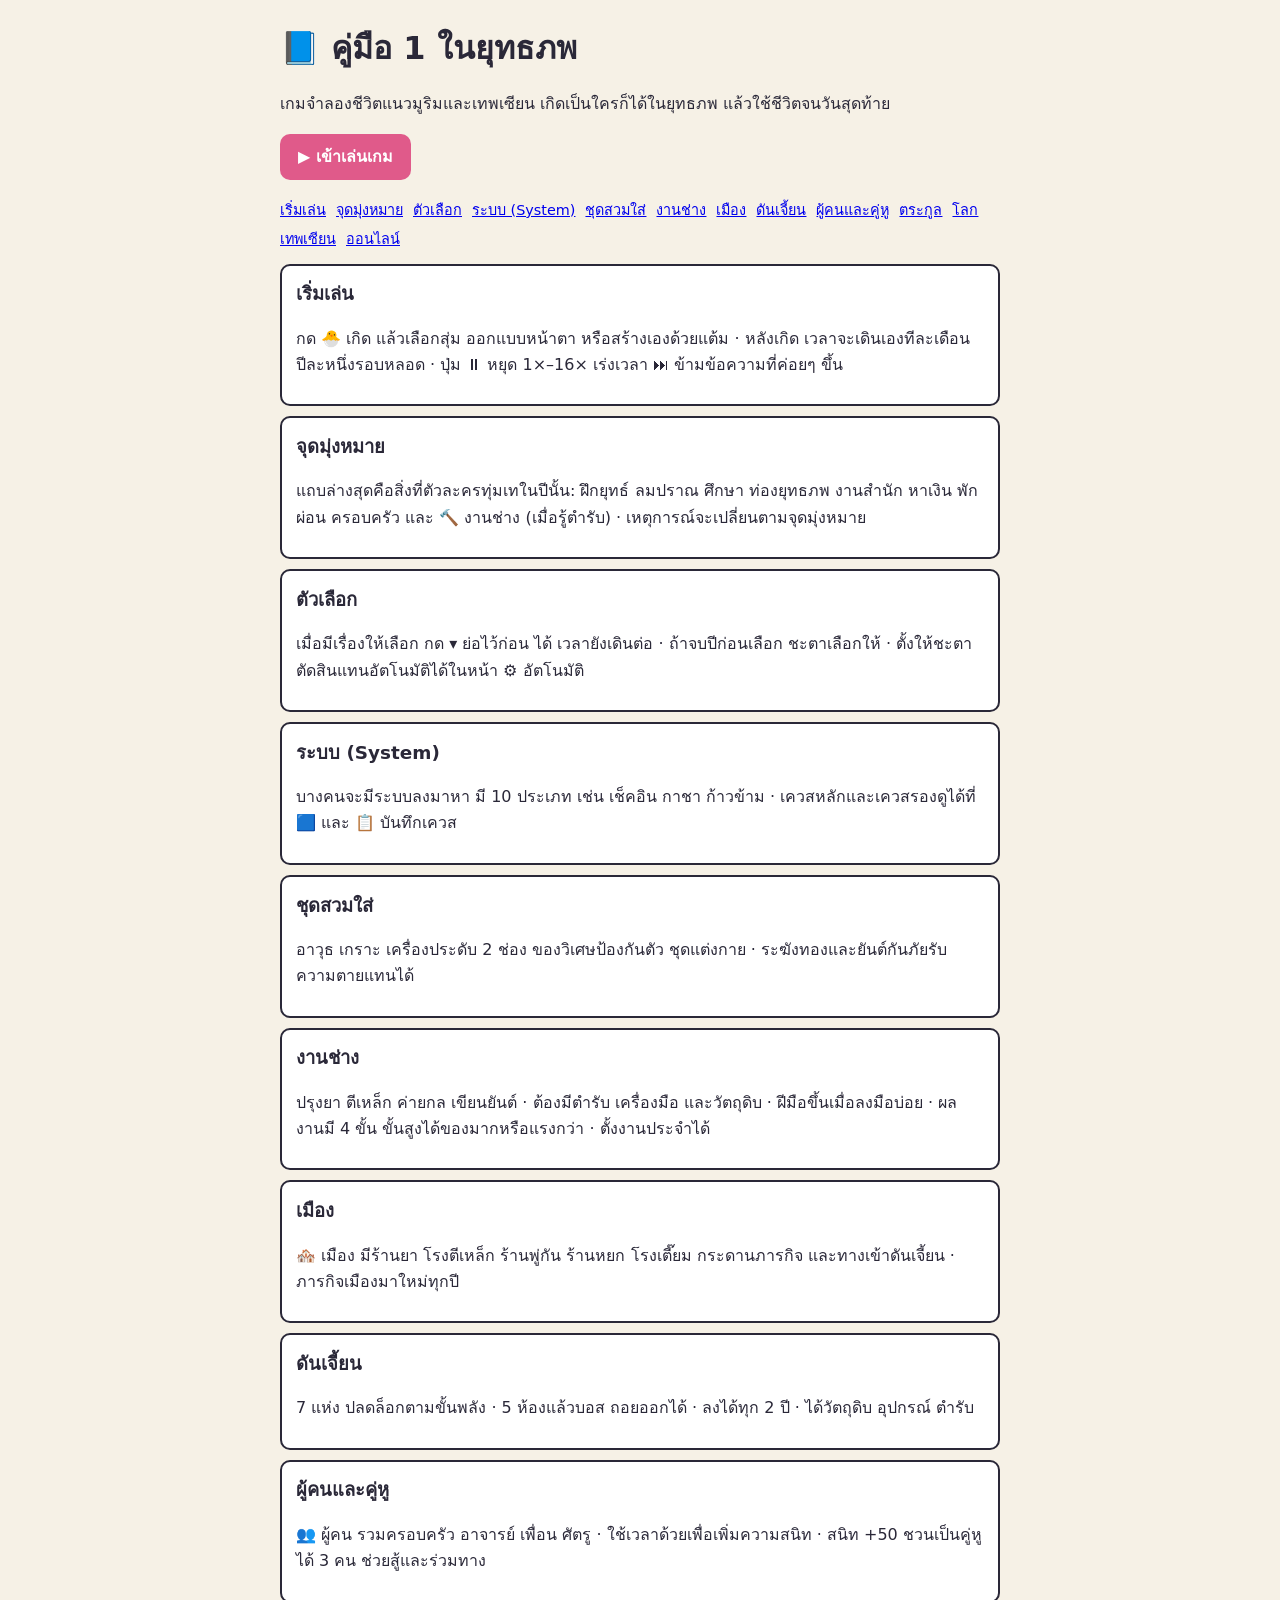
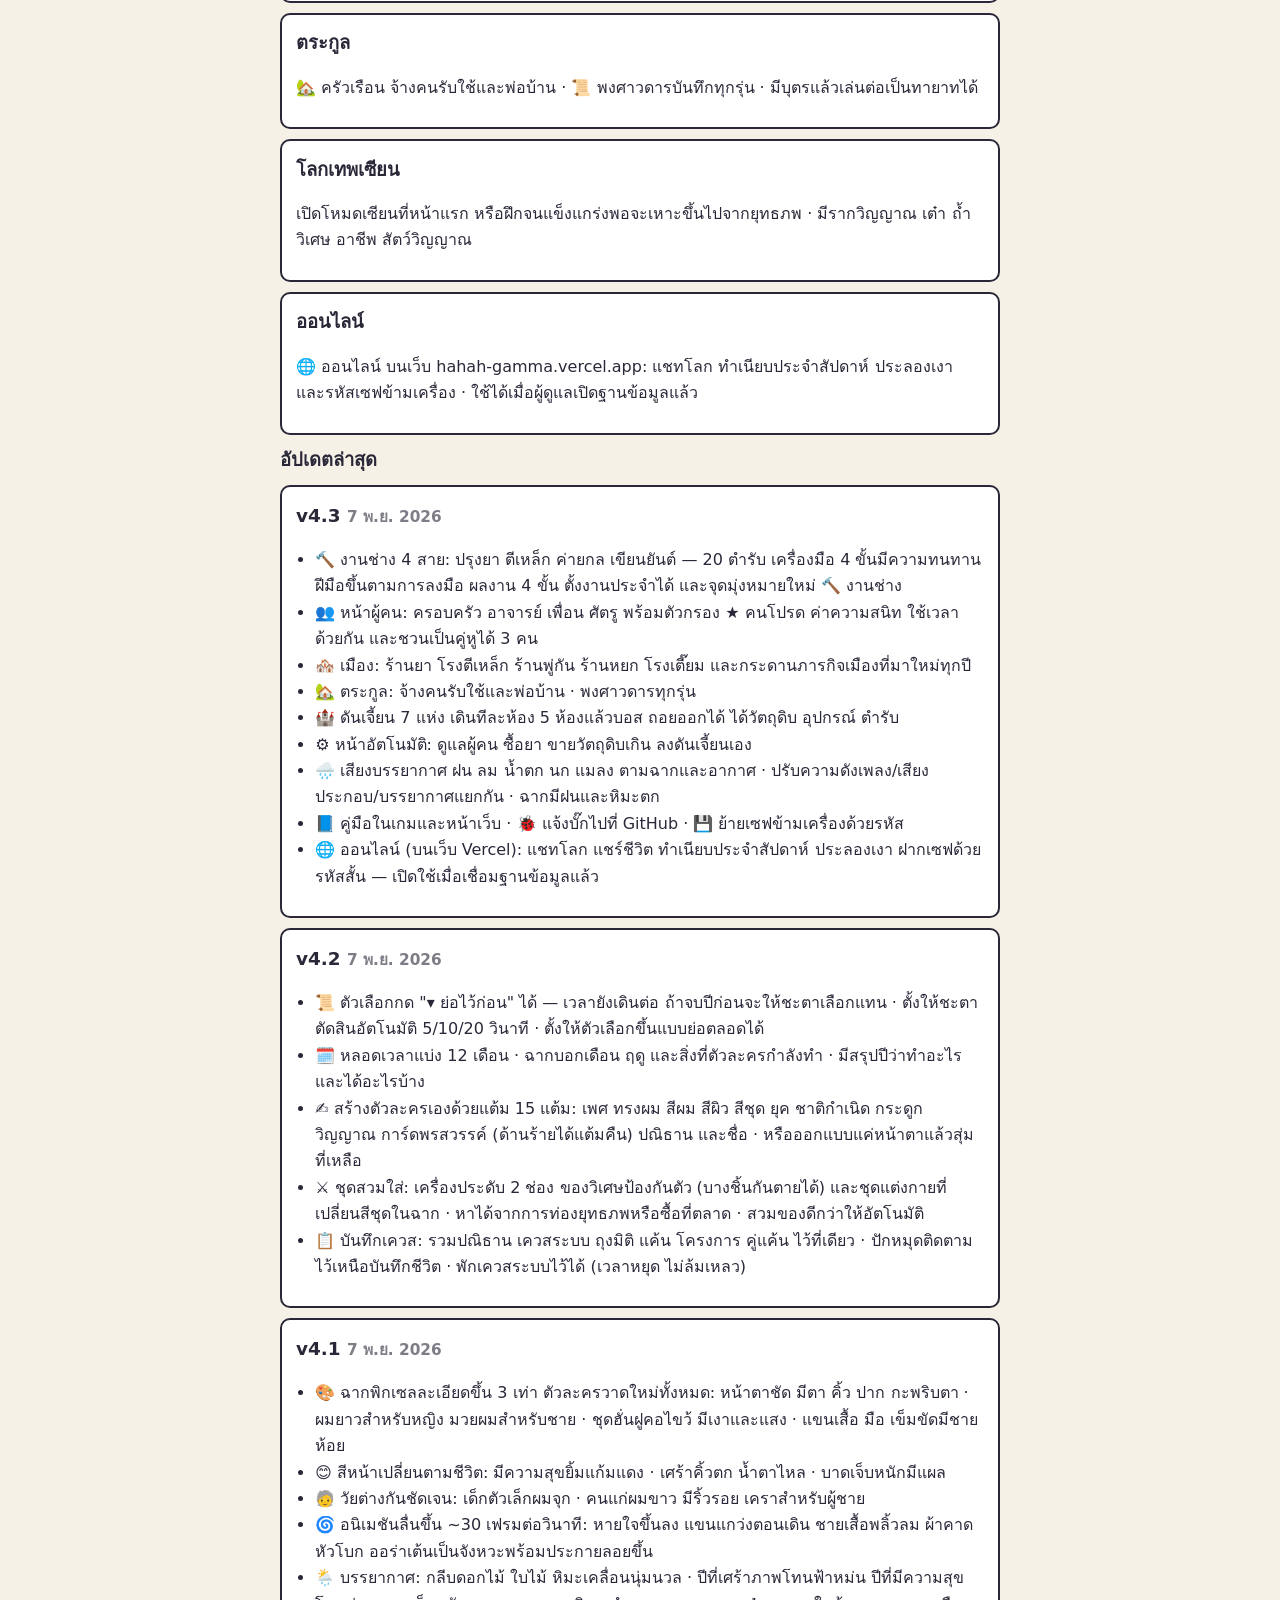
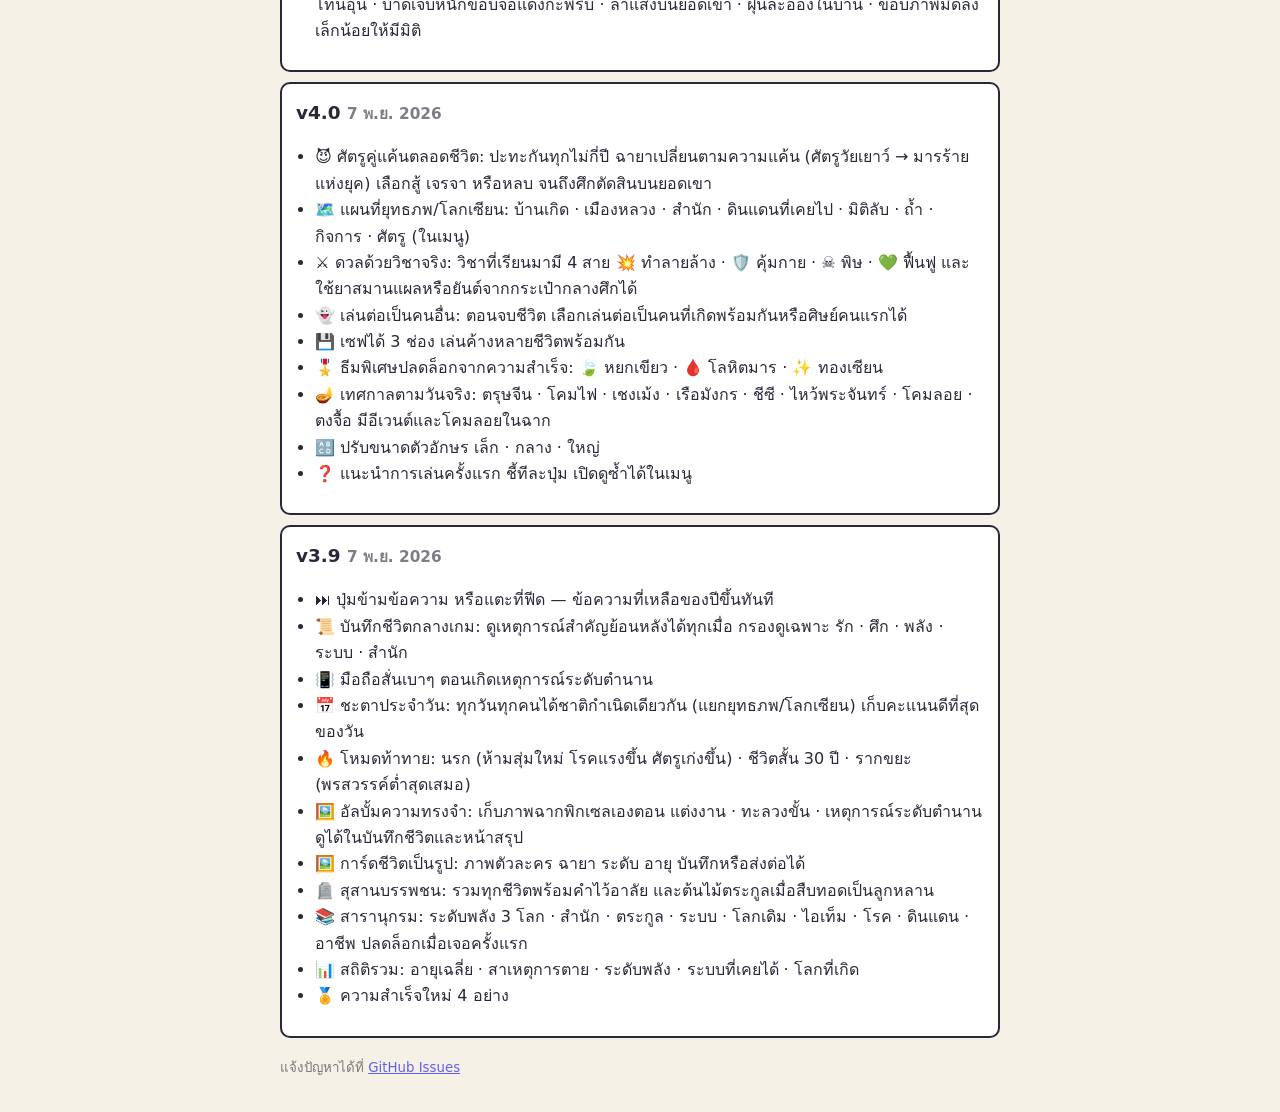
==== wiki.html @ af5463f2 "v4.3: crafting, people & companions, town & quests, household & chronicle, dungeons, automation, amb" ====
<!DOCTYPE html><html lang="th"><head><meta charset="utf-8"><meta name="viewport" content="width=device-width,initial-scale=1"><title>คู่มือ · 1 ในยุทธภพ</title><style>body{font-family:system-ui,sans-serif;max-width:720px;margin:0 auto;padding:16px;background:#f6f1e6;color:#2a2838;line-height:1.65}h1{margin:.2em 0}a.play{display:inline-block;background:#e05a8a;color:#fff;padding:10px 18px;border-radius:10px;text-decoration:none;font-weight:bold}section{background:#fff;border:2px solid #2a2838;border-radius:10px;padding:10px 14px;margin:10px 0}h2{margin:.2em 0;font-size:1.15em}nav a{margin-right:10px;font-size:.9em;line-height:2}ul{padding-left:1.2em}small{opacity:.6}</style></head><body><h1>📘 คู่มือ 1 ในยุทธภพ</h1><p>เกมจำลองชีวิตแนวมูริมและเทพเซียน เกิดเป็นใครก็ได้ในยุทธภพ แล้วใช้ชีวิตจนวันสุดท้าย</p><p><a class="play" href="/">▶ เข้าเล่นเกม</a></p><nav><a href="#g0">เริ่มเล่น</a><a href="#g1">จุดมุ่งหมาย</a><a href="#g2">ตัวเลือก</a><a href="#g3">ระบบ (System)</a><a href="#g4">ชุดสวมใส่</a><a href="#g5">งานช่าง</a><a href="#g6">เมือง</a><a href="#g7">ดันเจี้ยน</a><a href="#g8">ผู้คนและคู่หู</a><a href="#g9">ตระกูล</a><a href="#g10">โลกเทพเซียน</a><a href="#g11">ออนไลน์</a></nav><section id="g0"><h2>เริ่มเล่น</h2><p>กด 🐣 เกิด แล้วเลือกสุ่ม ออกแบบหน้าตา หรือสร้างเองด้วยแต้ม · หลังเกิด เวลาจะเดินเองทีละเดือน ปีละหนึ่งรอบหลอด · ปุ่ม ⏸ หยุด 1×–16× เร่งเวลา ⏭ ข้ามข้อความที่ค่อยๆ ขึ้น</p></section><section id="g1"><h2>จุดมุ่งหมาย</h2><p>แถบล่างสุดคือสิ่งที่ตัวละครทุ่มเทในปีนั้น: ฝึกยุทธ์ ลมปราณ ศึกษา ท่องยุทธภพ งานสำนัก หาเงิน พักผ่อน ครอบครัว และ 🔨 งานช่าง (เมื่อรู้ตำรับ) · เหตุการณ์จะเปลี่ยนตามจุดมุ่งหมาย</p></section><section id="g2"><h2>ตัวเลือก</h2><p>เมื่อมีเรื่องให้เลือก กด ▾ ย่อไว้ก่อน ได้ เวลายังเดินต่อ · ถ้าจบปีก่อนเลือก ชะตาเลือกให้ · ตั้งให้ชะตาตัดสินแทนอัตโนมัติได้ในหน้า ⚙️ อัตโนมัติ</p></section><section id="g3"><h2>ระบบ (System)</h2><p>บางคนจะมีระบบลงมาหา มี 10 ประเภท เช่น เช็คอิน กาชา ก้าวข้าม · เควสหลักและเควสรองดูได้ที่ 🟦 และ 📋 บันทึกเควส</p></section><section id="g4"><h2>ชุดสวมใส่</h2><p>อาวุธ เกราะ เครื่องประดับ 2 ช่อง ของวิเศษป้องกันตัว ชุดแต่งกาย · ระฆังทองและยันต์กันภัยรับความตายแทนได้</p></section><section id="g5"><h2>งานช่าง</h2><p>ปรุงยา ตีเหล็ก ค่ายกล เขียนยันต์ · ต้องมีตำรับ เครื่องมือ และวัตถุดิบ · ฝีมือขึ้นเมื่อลงมือบ่อย · ผลงานมี 4 ขั้น ขั้นสูงได้ของมากหรือแรงกว่า · ตั้งงานประจำได้</p></section><section id="g6"><h2>เมือง</h2><p>🏘️ เมือง มีร้านยา โรงตีเหล็ก ร้านพู่กัน ร้านหยก โรงเตี๊ยม กระดานภารกิจ และทางเข้าดันเจี้ยน · ภารกิจเมืองมาใหม่ทุกปี</p></section><section id="g7"><h2>ดันเจี้ยน</h2><p>7 แห่ง ปลดล็อกตามขั้นพลัง · 5 ห้องแล้วบอส ถอยออกได้ · ลงได้ทุก 2 ปี · ได้วัตถุดิบ อุปกรณ์ ตำรับ</p></section><section id="g8"><h2>ผู้คนและคู่หู</h2><p>👥 ผู้คน รวมครอบครัว อาจารย์ เพื่อน ศัตรู · ใช้เวลาด้วยเพื่อเพิ่มความสนิท · สนิท +50 ชวนเป็นคู่หูได้ 3 คน ช่วยสู้และร่วมทาง</p></section><section id="g9"><h2>ตระกูล</h2><p>🏡 ครัวเรือน จ้างคนรับใช้และพ่อบ้าน · 📜 พงศาวดารบันทึกทุกรุ่น · มีบุตรแล้วเล่นต่อเป็นทายาทได้</p></section><section id="g10"><h2>โลกเทพเซียน</h2><p>เปิดโหมดเซียนที่หน้าแรก หรือฝึกจนแข็งแกร่งพอจะเหาะขึ้นไปจากยุทธภพ · มีรากวิญญาณ เต๋า ถ้ำวิเศษ อาชีพ สัตว์วิญญาณ</p></section><section id="g11"><h2>ออนไลน์</h2><p>🌐 ออนไลน์ บนเว็บ hahah-gamma.vercel.app: แชทโลก ทำเนียบประจำสัปดาห์ ประลองเงา และรหัสเซฟข้ามเครื่อง · ใช้ได้เมื่อผู้ดูแลเปิดฐานข้อมูลแล้ว</p></section><h2>อัปเดตล่าสุด</h2><section><h2>v4.3 <small>7 พ.ย. 2026</small></h2><ul><li>🔨 งานช่าง 4 สาย: ปรุงยา ตีเหล็ก ค่ายกล เขียนยันต์ — 20 ตำรับ เครื่องมือ 4 ขั้นมีความทนทาน ฝีมือขึ้นตามการลงมือ ผลงาน 4 ขั้น ตั้งงานประจำได้ และจุดมุ่งหมายใหม่ 🔨 งานช่าง</li><li>👥 หน้าผู้คน: ครอบครัว อาจารย์ เพื่อน ศัตรู พร้อมตัวกรอง ★ คนโปรด ค่าความสนิท ใช้เวลาด้วยกัน และชวนเป็นคู่หูได้ 3 คน</li><li>🏘️ เมือง: ร้านยา โรงตีเหล็ก ร้านพู่กัน ร้านหยก โรงเตี๊ยม และกระดานภารกิจเมืองที่มาใหม่ทุกปี</li><li>🏡 ตระกูล: จ้างคนรับใช้และพ่อบ้าน · พงศาวดารทุกรุ่น</li><li>🏰 ดันเจี้ยน 7 แห่ง เดินทีละห้อง 5 ห้องแล้วบอส ถอยออกได้ ได้วัตถุดิบ อุปกรณ์ ตำรับ</li><li>⚙️ หน้าอัตโนมัติ: ดูแลผู้คน ซื้อยา ขายวัตถุดิบเกิน ลงดันเจี้ยนเอง</li><li>🌧️ เสียงบรรยากาศ ฝน ลม น้ำตก นก แมลง ตามฉากและอากาศ · ปรับความดังเพลง/เสียงประกอบ/บรรยากาศแยกกัน · ฉากมีฝนและหิมะตก</li><li>📘 คู่มือในเกมและหน้าเว็บ · 🐞 แจ้งบั๊กไปที่ GitHub · 💾 ย้ายเซฟข้ามเครื่องด้วยรหัส</li><li>🌐 ออนไลน์ (บนเว็บ Vercel): แชทโลก แชร์ชีวิต ทำเนียบประจำสัปดาห์ ประลองเงา ฝากเซฟด้วยรหัสสั้น — เปิดใช้เมื่อเชื่อมฐานข้อมูลแล้ว</li></ul></section><section><h2>v4.2 <small>7 พ.ย. 2026</small></h2><ul><li>📜 ตัวเลือกกด "▾ ย่อไว้ก่อน" ได้ — เวลายังเดินต่อ ถ้าจบปีก่อนจะให้ชะตาเลือกแทน · ตั้งให้ชะตาตัดสินอัตโนมัติ 5/10/20 วินาที · ตั้งให้ตัวเลือกขึ้นแบบย่อตลอดได้</li><li>🗓️ หลอดเวลาแบ่ง 12 เดือน · ฉากบอกเดือน ฤดู และสิ่งที่ตัวละครกำลังทำ · มีสรุปปีว่าทำอะไรและได้อะไรบ้าง</li><li>✍️ สร้างตัวละครเองด้วยแต้ม 15 แต้ม: เพศ ทรงผม สีผม สีผิว สีชุด ยุค ชาติกำเนิด กระดูก วิญญาณ การ์ดพรสวรรค์ (ด้านร้ายได้แต้มคืน) ปณิธาน และชื่อ · หรือออกแบบแค่หน้าตาแล้วสุ่มที่เหลือ</li><li>⚔️ ชุดสวมใส่: เครื่องประดับ 2 ช่อง ของวิเศษป้องกันตัว (บางชิ้นกันตายได้) และชุดแต่งกายที่เปลี่ยนสีชุดในฉาก · หาได้จากการท่องยุทธภพหรือซื้อที่ตลาด · สวมของดีกว่าให้อัตโนมัติ</li><li>📋 บันทึกเควส: รวมปณิธาน เควสระบบ ถุงมิติ แค้น โครงการ คู่แค้น ไว้ที่เดียว · ปักหมุดติดตามไว้เหนือบันทึกชีวิต · พักเควสระบบไว้ได้ (เวลาหยุด ไม่ล้มเหลว)</li></ul></section><section><h2>v4.1 <small>7 พ.ย. 2026</small></h2><ul><li>🎨 ฉากพิกเซลละเอียดขึ้น 3 เท่า ตัวละครวาดใหม่ทั้งหมด: หน้าตาชัด มีตา คิ้ว ปาก กะพริบตา · ผมยาวสำหรับหญิง มวยผมสำหรับชาย · ชุดฮั่นฝูคอไขว้ มีเงาและแสง · แขนเสื้อ มือ เข็มขัดมีชายห้อย</li><li>😊 สีหน้าเปลี่ยนตามชีวิต: มีความสุขยิ้มแก้มแดง · เศร้าคิ้วตก น้ำตาไหล · บาดเจ็บหนักมีแผล</li><li>🧓 วัยต่างกันชัดเจน: เด็กตัวเล็กผมจุก · คนแก่ผมขาว มีริ้วรอย เคราสำหรับผู้ชาย</li><li>🌀 อนิเมชันลื่นขึ้น ~30 เฟรมต่อวินาที: หายใจขึ้นลง แขนแกว่งตอนเดิน ชายเสื้อพลิ้วลม ผ้าคาดหัวโบก ออร่าเต้นเป็นจังหวะพร้อมประกายลอยขึ้น</li><li>🌦️ บรรยากาศ: กลีบดอกไม้ ใบไม้ หิมะเคลื่อนนุ่มนวล · ปีที่เศร้าภาพโทนฟ้าหม่น ปีที่มีความสุขโทนอุ่น · บาดเจ็บหนักขอบจอแดงกะพริบ · ลำแสงบนยอดเขา · ฝุ่นละอองในบ้าน · ขอบภาพมืดลงเล็กน้อยให้มีมิติ</li></ul></section><section><h2>v4.0 <small>7 พ.ย. 2026</small></h2><ul><li>😈 ศัตรูคู่แค้นตลอดชีวิต: ปะทะกันทุกไม่กี่ปี ฉายาเปลี่ยนตามความแค้น (ศัตรูวัยเยาว์ → มารร้ายแห่งยุค) เลือกสู้ เจรจา หรือหลบ จนถึงศึกตัดสินบนยอดเขา</li><li>🗺️ แผนที่ยุทธภพ/โลกเซียน: บ้านเกิด · เมืองหลวง · สำนัก · ดินแดนที่เคยไป · มิติลับ · ถ้ำ · กิจการ · ศัตรู (ในเมนู)</li><li>⚔️ ดวลด้วยวิชาจริง: วิชาที่เรียนมามี 4 สาย 💥 ทำลายล้าง · 🛡️ คุ้มกาย · ☠️ พิษ · 💚 ฟื้นฟู และใช้ยาสมานแผลหรือยันต์จากกระเป๋ากลางศึกได้</li><li>👻 เล่นต่อเป็นคนอื่น: ตอนจบชีวิต เลือกเล่นต่อเป็นคนที่เกิดพร้อมกันหรือศิษย์คนแรกได้</li><li>💾 เซฟได้ 3 ช่อง เล่นค้างหลายชีวิตพร้อมกัน</li><li>🎖️ ธีมพิเศษปลดล็อกจากความสำเร็จ: 🍃 หยกเขียว · 🩸 โลหิตมาร · ✨ ทองเซียน</li><li>🪔 เทศกาลตามวันจริง: ตรุษจีน · โคมไฟ · เชงเม้ง · เรือมังกร · ชีซี · ไหว้พระจันทร์ · โคมลอย · ตงจื้อ มีอีเวนต์และโคมลอยในฉาก</li><li>🔠 ปรับขนาดตัวอักษร เล็ก · กลาง · ใหญ่</li><li>❓ แนะนำการเล่นครั้งแรก ชี้ทีละปุ่ม เปิดดูซ้ำได้ในเมนู</li></ul></section><section><h2>v3.9 <small>7 พ.ย. 2026</small></h2><ul><li>⏭ ปุ่มข้ามข้อความ หรือแตะที่ฟีด — ข้อความที่เหลือของปีขึ้นทันที</li><li>📜 บันทึกชีวิตกลางเกม: ดูเหตุการณ์สำคัญย้อนหลังได้ทุกเมื่อ กรองดูเฉพาะ รัก · ศึก · พลัง · ระบบ · สำนัก</li><li>📳 มือถือสั่นเบาๆ ตอนเกิดเหตุการณ์ระดับตำนาน</li><li>📅 ชะตาประจำวัน: ทุกวันทุกคนได้ชาติกำเนิดเดียวกัน (แยกยุทธภพ/โลกเซียน) เก็บคะแนนดีที่สุดของวัน</li><li>🔥 โหมดท้าทาย: นรก (ห้ามสุ่มใหม่ โรคแรงขึ้น ศัตรูเก่งขึ้น) · ชีวิตสั้น 30 ปี · รากขยะ (พรสวรรค์ต่ำสุดเสมอ)</li><li>🖼️ อัลบั้มความทรงจำ: เก็บภาพฉากพิกเซลเองตอน แต่งงาน · ทะลวงขั้น · เหตุการณ์ระดับตำนาน ดูได้ในบันทึกชีวิตและหน้าสรุป</li><li>🖼️ การ์ดชีวิตเป็นรูป: ภาพตัวละคร ฉายา ระดับ อายุ บันทึกหรือส่งต่อได้</li><li>🪦 สุสานบรรพชน: รวมทุกชีวิตพร้อมคำไว้อาลัย และต้นไม้ตระกูลเมื่อสืบทอดเป็นลูกหลาน</li><li>📚 สารานุกรม: ระดับพลัง 3 โลก · สำนัก · ตระกูล · ระบบ · โลกเดิม · ไอเท็ม · โรค · ดินแดน · อาชีพ ปลดล็อกเมื่อเจอครั้งแรก</li><li>📊 สถิติรวม: อายุเฉลี่ย · สาเหตุการตาย · ระดับพลัง · ระบบที่เคยได้ · โลกที่เกิด</li><li>🏅 ความสำเร็จใหม่ 4 อย่าง</li></ul></section><p><small>แจ้งปัญหาได้ที่ <a href="https://github.com/Kolodw/Martial-Arts-/issues">GitHub Issues</a></small></p></body></html>
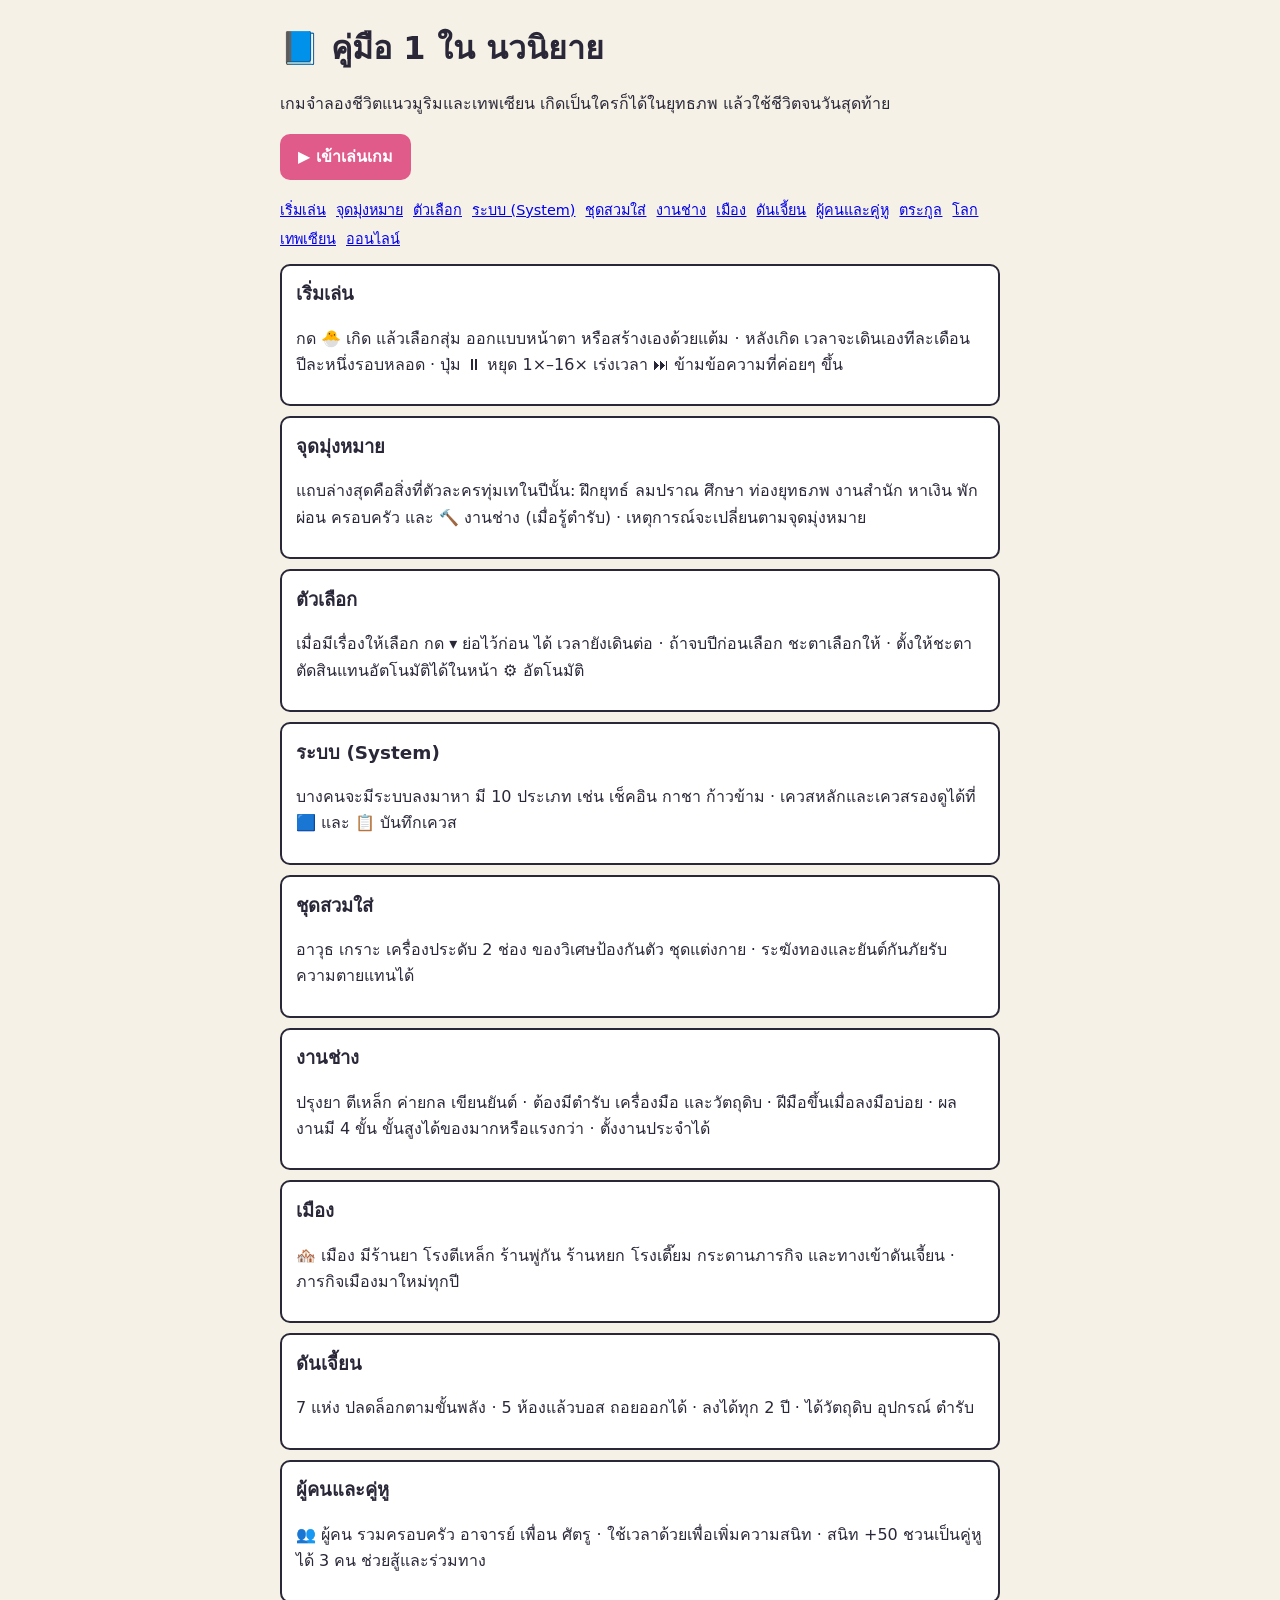
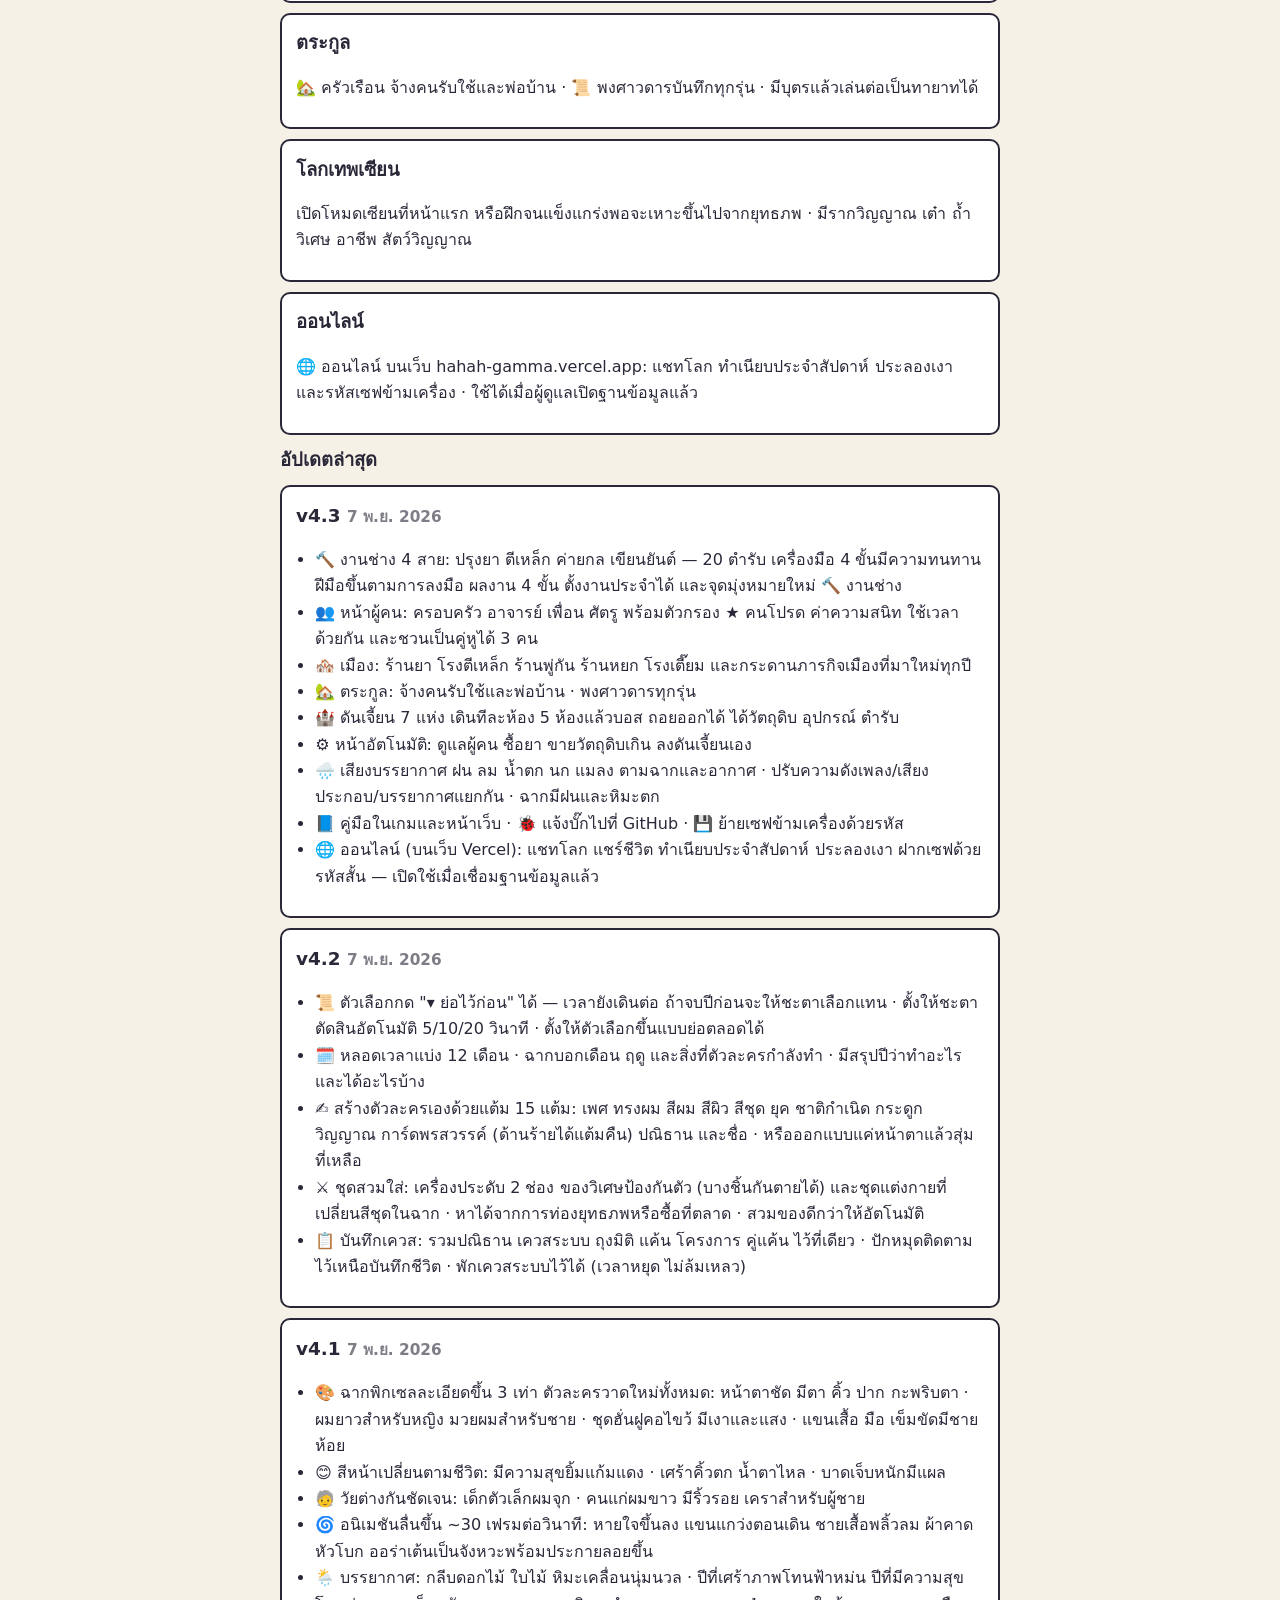
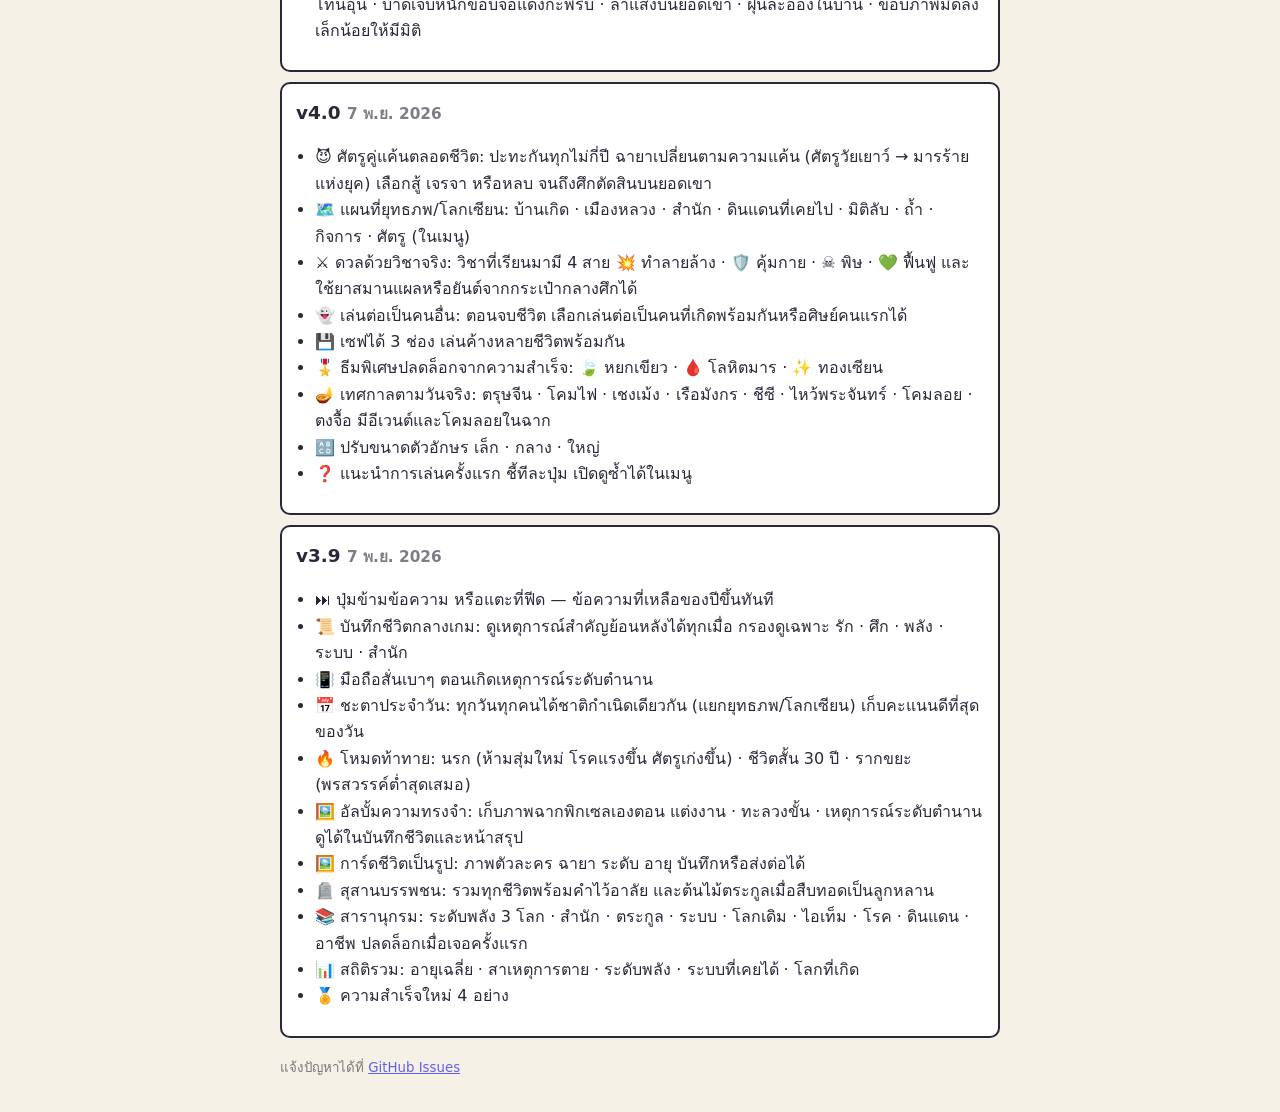
==== commit 21af0da3: "v4.4: new title screen (pixel forest / xian background, 32x32 earth, hamburger menu, gold classic ti" ====
--- a/wiki.html
+++ b/wiki.html
@@ -1 +1 @@
-<!DOCTYPE html><html lang="th"><head><meta charset="utf-8"><meta name="viewport" content="width=device-width,initial-scale=1"><title>คู่มือ · 1 ในยุทธภพ</title><style>body{font-family:system-ui,sans-serif;max-width:720px;margin:0 auto;padding:16px;background:#f6f1e6;color:#2a2838;line-height:1.65}h1{margin:.2em 0}a.play{display:inline-block;background:#e05a8a;color:#fff;padding:10px 18px;border-radius:10px;text-decoration:none;font-weight:bold}section{background:#fff;border:2px solid #2a2838;border-radius:10px;padding:10px 14px;margin:10px 0}h2{margin:.2em 0;font-size:1.15em}nav a{margin-right:10px;font-size:.9em;line-height:2}ul{padding-left:1.2em}small{opacity:.6}</style></head><body><h1>📘 คู่มือ 1 ในยุทธภพ</h1><p>เกมจำลองชีวิตแนวมูริมและเทพเซียน เกิดเป็นใครก็ได้ในยุทธภพ แล้วใช้ชีวิตจนวันสุดท้าย</p><p><a class="play" href="/">▶ เข้าเล่นเกม</a></p><nav><a href="#g0">เริ่มเล่น</a><a href="#g1">จุดมุ่งหมาย</a><a href="#g2">ตัวเลือก</a><a href="#g3">ระบบ (System)</a><a href="#g4">ชุดสวมใส่</a><a href="#g5">งานช่าง</a><a href="#g6">เมือง</a><a href="#g7">ดันเจี้ยน</a><a href="#g8">ผู้คนและคู่หู</a><a href="#g9">ตระกูล</a><a href="#g10">โลกเทพเซียน</a><a href="#g11">ออนไลน์</a></nav><section id="g0"><h2>เริ่มเล่น</h2><p>กด 🐣 เกิด แล้วเลือกสุ่ม ออกแบบหน้าตา หรือสร้างเองด้วยแต้ม · หลังเกิด เวลาจะเดินเองทีละเดือน ปีละหนึ่งรอบหลอด · ปุ่ม ⏸ หยุด 1×–16× เร่งเวลา ⏭ ข้ามข้อความที่ค่อยๆ ขึ้น</p></section><section id="g1"><h2>จุดมุ่งหมาย</h2><p>แถบล่างสุดคือสิ่งที่ตัวละครทุ่มเทในปีนั้น: ฝึกยุทธ์ ลมปราณ ศึกษา ท่องยุทธภพ งานสำนัก หาเงิน พักผ่อน ครอบครัว และ 🔨 งานช่าง (เมื่อรู้ตำรับ) · เหตุการณ์จะเปลี่ยนตามจุดมุ่งหมาย</p></section><section id="g2"><h2>ตัวเลือก</h2><p>เมื่อมีเรื่องให้เลือก กด ▾ ย่อไว้ก่อน ได้ เวลายังเดินต่อ · ถ้าจบปีก่อนเลือก ชะตาเลือกให้ · ตั้งให้ชะตาตัดสินแทนอัตโนมัติได้ในหน้า ⚙️ อัตโนมัติ</p></section><section id="g3"><h2>ระบบ (System)</h2><p>บางคนจะมีระบบลงมาหา มี 10 ประเภท เช่น เช็คอิน กาชา ก้าวข้าม · เควสหลักและเควสรองดูได้ที่ 🟦 และ 📋 บันทึกเควส</p></section><section id="g4"><h2>ชุดสวมใส่</h2><p>อาวุธ เกราะ เครื่องประดับ 2 ช่อง ของวิเศษป้องกันตัว ชุดแต่งกาย · ระฆังทองและยันต์กันภัยรับความตายแทนได้</p></section><section id="g5"><h2>งานช่าง</h2><p>ปรุงยา ตีเหล็ก ค่ายกล เขียนยันต์ · ต้องมีตำรับ เครื่องมือ และวัตถุดิบ · ฝีมือขึ้นเมื่อลงมือบ่อย · ผลงานมี 4 ขั้น ขั้นสูงได้ของมากหรือแรงกว่า · ตั้งงานประจำได้</p></section><section id="g6"><h2>เมือง</h2><p>🏘️ เมือง มีร้านยา โรงตีเหล็ก ร้านพู่กัน ร้านหยก โรงเตี๊ยม กระดานภารกิจ และทางเข้าดันเจี้ยน · ภารกิจเมืองมาใหม่ทุกปี</p></section><section id="g7"><h2>ดันเจี้ยน</h2><p>7 แห่ง ปลดล็อกตามขั้นพลัง · 5 ห้องแล้วบอส ถอยออกได้ · ลงได้ทุก 2 ปี · ได้วัตถุดิบ อุปกรณ์ ตำรับ</p></section><section id="g8"><h2>ผู้คนและคู่หู</h2><p>👥 ผู้คน รวมครอบครัว อาจารย์ เพื่อน ศัตรู · ใช้เวลาด้วยเพื่อเพิ่มความสนิท · สนิท +50 ชวนเป็นคู่หูได้ 3 คน ช่วยสู้และร่วมทาง</p></section><section id="g9"><h2>ตระกูล</h2><p>🏡 ครัวเรือน จ้างคนรับใช้และพ่อบ้าน · 📜 พงศาวดารบันทึกทุกรุ่น · มีบุตรแล้วเล่นต่อเป็นทายาทได้</p></section><section id="g10"><h2>โลกเทพเซียน</h2><p>เปิดโหมดเซียนที่หน้าแรก หรือฝึกจนแข็งแกร่งพอจะเหาะขึ้นไปจากยุทธภพ · มีรากวิญญาณ เต๋า ถ้ำวิเศษ อาชีพ สัตว์วิญญาณ</p></section><section id="g11"><h2>ออนไลน์</h2><p>🌐 ออนไลน์ บนเว็บ hahah-gamma.vercel.app: แชทโลก ทำเนียบประจำสัปดาห์ ประลองเงา และรหัสเซฟข้ามเครื่อง · ใช้ได้เมื่อผู้ดูแลเปิดฐานข้อมูลแล้ว</p></section><h2>อัปเดตล่าสุด</h2><section><h2>v4.3 <small>7 พ.ย. 2026</small></h2><ul><li>🔨 งานช่าง 4 สาย: ปรุงยา ตีเหล็ก ค่ายกล เขียนยันต์ — 20 ตำรับ เครื่องมือ 4 ขั้นมีความทนทาน ฝีมือขึ้นตามการลงมือ ผลงาน 4 ขั้น ตั้งงานประจำได้ และจุดมุ่งหมายใหม่ 🔨 งานช่าง</li><li>👥 หน้าผู้คน: ครอบครัว อาจารย์ เพื่อน ศัตรู พร้อมตัวกรอง ★ คนโปรด ค่าความสนิท ใช้เวลาด้วยกัน และชวนเป็นคู่หูได้ 3 คน</li><li>🏘️ เมือง: ร้านยา โรงตีเหล็ก ร้านพู่กัน ร้านหยก โรงเตี๊ยม และกระดานภารกิจเมืองที่มาใหม่ทุกปี</li><li>🏡 ตระกูล: จ้างคนรับใช้และพ่อบ้าน · พงศาวดารทุกรุ่น</li><li>🏰 ดันเจี้ยน 7 แห่ง เดินทีละห้อง 5 ห้องแล้วบอส ถอยออกได้ ได้วัตถุดิบ อุปกรณ์ ตำรับ</li><li>⚙️ หน้าอัตโนมัติ: ดูแลผู้คน ซื้อยา ขายวัตถุดิบเกิน ลงดันเจี้ยนเอง</li><li>🌧️ เสียงบรรยากาศ ฝน ลม น้ำตก นก แมลง ตามฉากและอากาศ · ปรับความดังเพลง/เสียงประกอบ/บรรยากาศแยกกัน · ฉากมีฝนและหิมะตก</li><li>📘 คู่มือในเกมและหน้าเว็บ · 🐞 แจ้งบั๊กไปที่ GitHub · 💾 ย้ายเซฟข้ามเครื่องด้วยรหัส</li><li>🌐 ออนไลน์ (บนเว็บ Vercel): แชทโลก แชร์ชีวิต ทำเนียบประจำสัปดาห์ ประลองเงา ฝากเซฟด้วยรหัสสั้น — เปิดใช้เมื่อเชื่อมฐานข้อมูลแล้ว</li></ul></section><section><h2>v4.2 <small>7 พ.ย. 2026</small></h2><ul><li>📜 ตัวเลือกกด "▾ ย่อไว้ก่อน" ได้ — เวลายังเดินต่อ ถ้าจบปีก่อนจะให้ชะตาเลือกแทน · ตั้งให้ชะตาตัดสินอัตโนมัติ 5/10/20 วินาที · ตั้งให้ตัวเลือกขึ้นแบบย่อตลอดได้</li><li>🗓️ หลอดเวลาแบ่ง 12 เดือน · ฉากบอกเดือน ฤดู และสิ่งที่ตัวละครกำลังทำ · มีสรุปปีว่าทำอะไรและได้อะไรบ้าง</li><li>✍️ สร้างตัวละครเองด้วยแต้ม 15 แต้ม: เพศ ทรงผม สีผม สีผิว สีชุด ยุค ชาติกำเนิด กระดูก วิญญาณ การ์ดพรสวรรค์ (ด้านร้ายได้แต้มคืน) ปณิธาน และชื่อ · หรือออกแบบแค่หน้าตาแล้วสุ่มที่เหลือ</li><li>⚔️ ชุดสวมใส่: เครื่องประดับ 2 ช่อง ของวิเศษป้องกันตัว (บางชิ้นกันตายได้) และชุดแต่งกายที่เปลี่ยนสีชุดในฉาก · หาได้จากการท่องยุทธภพหรือซื้อที่ตลาด · สวมของดีกว่าให้อัตโนมัติ</li><li>📋 บันทึกเควส: รวมปณิธาน เควสระบบ ถุงมิติ แค้น โครงการ คู่แค้น ไว้ที่เดียว · ปักหมุดติดตามไว้เหนือบันทึกชีวิต · พักเควสระบบไว้ได้ (เวลาหยุด ไม่ล้มเหลว)</li></ul></section><section><h2>v4.1 <small>7 พ.ย. 2026</small></h2><ul><li>🎨 ฉากพิกเซลละเอียดขึ้น 3 เท่า ตัวละครวาดใหม่ทั้งหมด: หน้าตาชัด มีตา คิ้ว ปาก กะพริบตา · ผมยาวสำหรับหญิง มวยผมสำหรับชาย · ชุดฮั่นฝูคอไขว้ มีเงาและแสง · แขนเสื้อ มือ เข็มขัดมีชายห้อย</li><li>😊 สีหน้าเปลี่ยนตามชีวิต: มีความสุขยิ้มแก้มแดง · เศร้าคิ้วตก น้ำตาไหล · บาดเจ็บหนักมีแผล</li><li>🧓 วัยต่างกันชัดเจน: เด็กตัวเล็กผมจุก · คนแก่ผมขาว มีริ้วรอย เคราสำหรับผู้ชาย</li><li>🌀 อนิเมชันลื่นขึ้น ~30 เฟรมต่อวินาที: หายใจขึ้นลง แขนแกว่งตอนเดิน ชายเสื้อพลิ้วลม ผ้าคาดหัวโบก ออร่าเต้นเป็นจังหวะพร้อมประกายลอยขึ้น</li><li>🌦️ บรรยากาศ: กลีบดอกไม้ ใบไม้ หิมะเคลื่อนนุ่มนวล · ปีที่เศร้าภาพโทนฟ้าหม่น ปีที่มีความสุขโทนอุ่น · บาดเจ็บหนักขอบจอแดงกะพริบ · ลำแสงบนยอดเขา · ฝุ่นละอองในบ้าน · ขอบภาพมืดลงเล็กน้อยให้มีมิติ</li></ul></section><section><h2>v4.0 <small>7 พ.ย. 2026</small></h2><ul><li>😈 ศัตรูคู่แค้นตลอดชีวิต: ปะทะกันทุกไม่กี่ปี ฉายาเปลี่ยนตามความแค้น (ศัตรูวัยเยาว์ → มารร้ายแห่งยุค) เลือกสู้ เจรจา หรือหลบ จนถึงศึกตัดสินบนยอดเขา</li><li>🗺️ แผนที่ยุทธภพ/โลกเซียน: บ้านเกิด · เมืองหลวง · สำนัก · ดินแดนที่เคยไป · มิติลับ · ถ้ำ · กิจการ · ศัตรู (ในเมนู)</li><li>⚔️ ดวลด้วยวิชาจริง: วิชาที่เรียนมามี 4 สาย 💥 ทำลายล้าง · 🛡️ คุ้มกาย · ☠️ พิษ · 💚 ฟื้นฟู และใช้ยาสมานแผลหรือยันต์จากกระเป๋ากลางศึกได้</li><li>👻 เล่นต่อเป็นคนอื่น: ตอนจบชีวิต เลือกเล่นต่อเป็นคนที่เกิดพร้อมกันหรือศิษย์คนแรกได้</li><li>💾 เซฟได้ 3 ช่อง เล่นค้างหลายชีวิตพร้อมกัน</li><li>🎖️ ธีมพิเศษปลดล็อกจากความสำเร็จ: 🍃 หยกเขียว · 🩸 โลหิตมาร · ✨ ทองเซียน</li><li>🪔 เทศกาลตามวันจริง: ตรุษจีน · โคมไฟ · เชงเม้ง · เรือมังกร · ชีซี · ไหว้พระจันทร์ · โคมลอย · ตงจื้อ มีอีเวนต์และโคมลอยในฉาก</li><li>🔠 ปรับขนาดตัวอักษร เล็ก · กลาง · ใหญ่</li><li>❓ แนะนำการเล่นครั้งแรก ชี้ทีละปุ่ม เปิดดูซ้ำได้ในเมนู</li></ul></section><section><h2>v3.9 <small>7 พ.ย. 2026</small></h2><ul><li>⏭ ปุ่มข้ามข้อความ หรือแตะที่ฟีด — ข้อความที่เหลือของปีขึ้นทันที</li><li>📜 บันทึกชีวิตกลางเกม: ดูเหตุการณ์สำคัญย้อนหลังได้ทุกเมื่อ กรองดูเฉพาะ รัก · ศึก · พลัง · ระบบ · สำนัก</li><li>📳 มือถือสั่นเบาๆ ตอนเกิดเหตุการณ์ระดับตำนาน</li><li>📅 ชะตาประจำวัน: ทุกวันทุกคนได้ชาติกำเนิดเดียวกัน (แยกยุทธภพ/โลกเซียน) เก็บคะแนนดีที่สุดของวัน</li><li>🔥 โหมดท้าทาย: นรก (ห้ามสุ่มใหม่ โรคแรงขึ้น ศัตรูเก่งขึ้น) · ชีวิตสั้น 30 ปี · รากขยะ (พรสวรรค์ต่ำสุดเสมอ)</li><li>🖼️ อัลบั้มความทรงจำ: เก็บภาพฉากพิกเซลเองตอน แต่งงาน · ทะลวงขั้น · เหตุการณ์ระดับตำนาน ดูได้ในบันทึกชีวิตและหน้าสรุป</li><li>🖼️ การ์ดชีวิตเป็นรูป: ภาพตัวละคร ฉายา ระดับ อายุ บันทึกหรือส่งต่อได้</li><li>🪦 สุสานบรรพชน: รวมทุกชีวิตพร้อมคำไว้อาลัย และต้นไม้ตระกูลเมื่อสืบทอดเป็นลูกหลาน</li><li>📚 สารานุกรม: ระดับพลัง 3 โลก · สำนัก · ตระกูล · ระบบ · โลกเดิม · ไอเท็ม · โรค · ดินแดน · อาชีพ ปลดล็อกเมื่อเจอครั้งแรก</li><li>📊 สถิติรวม: อายุเฉลี่ย · สาเหตุการตาย · ระดับพลัง · ระบบที่เคยได้ · โลกที่เกิด</li><li>🏅 ความสำเร็จใหม่ 4 อย่าง</li></ul></section><p><small>แจ้งปัญหาได้ที่ <a href="https://github.com/Kolodw/Martial-Arts-/issues">GitHub Issues</a></small></p></body></html>+<!DOCTYPE html><html lang="th"><head><meta charset="utf-8"><meta name="viewport" content="width=device-width,initial-scale=1"><title>คู่มือ · 1 ใน นวนิยาย</title><style>body{font-family:system-ui,sans-serif;max-width:720px;margin:0 auto;padding:16px;background:#f6f1e6;color:#2a2838;line-height:1.65}h1{margin:.2em 0}a.play{display:inline-block;background:#e05a8a;color:#fff;padding:10px 18px;border-radius:10px;text-decoration:none;font-weight:bold}section{background:#fff;border:2px solid #2a2838;border-radius:10px;padding:10px 14px;margin:10px 0}h2{margin:.2em 0;font-size:1.15em}nav a{margin-right:10px;font-size:.9em;line-height:2}ul{padding-left:1.2em}small{opacity:.6}</style></head><body><h1>📘 คู่มือ 1 ใน นวนิยาย</h1><p>เกมจำลองชีวิตแนวมูริมและเทพเซียน เกิดเป็นใครก็ได้ในยุทธภพ แล้วใช้ชีวิตจนวันสุดท้าย</p><p><a class="play" href="/">▶ เข้าเล่นเกม</a></p><nav><a href="#g0">เริ่มเล่น</a><a href="#g1">จุดมุ่งหมาย</a><a href="#g2">ตัวเลือก</a><a href="#g3">ระบบ (System)</a><a href="#g4">ชุดสวมใส่</a><a href="#g5">งานช่าง</a><a href="#g6">เมือง</a><a href="#g7">ดันเจี้ยน</a><a href="#g8">ผู้คนและคู่หู</a><a href="#g9">ตระกูล</a><a href="#g10">โลกเทพเซียน</a><a href="#g11">ออนไลน์</a></nav><section id="g0"><h2>เริ่มเล่น</h2><p>กด 🐣 เกิด แล้วเลือกสุ่ม ออกแบบหน้าตา หรือสร้างเองด้วยแต้ม · หลังเกิด เวลาจะเดินเองทีละเดือน ปีละหนึ่งรอบหลอด · ปุ่ม ⏸ หยุด 1×–16× เร่งเวลา ⏭ ข้ามข้อความที่ค่อยๆ ขึ้น</p></section><section id="g1"><h2>จุดมุ่งหมาย</h2><p>แถบล่างสุดคือสิ่งที่ตัวละครทุ่มเทในปีนั้น: ฝึกยุทธ์ ลมปราณ ศึกษา ท่องยุทธภพ งานสำนัก หาเงิน พักผ่อน ครอบครัว และ 🔨 งานช่าง (เมื่อรู้ตำรับ) · เหตุการณ์จะเปลี่ยนตามจุดมุ่งหมาย</p></section><section id="g2"><h2>ตัวเลือก</h2><p>เมื่อมีเรื่องให้เลือก กด ▾ ย่อไว้ก่อน ได้ เวลายังเดินต่อ · ถ้าจบปีก่อนเลือก ชะตาเลือกให้ · ตั้งให้ชะตาตัดสินแทนอัตโนมัติได้ในหน้า ⚙️ อัตโนมัติ</p></section><section id="g3"><h2>ระบบ (System)</h2><p>บางคนจะมีระบบลงมาหา มี 10 ประเภท เช่น เช็คอิน กาชา ก้าวข้าม · เควสหลักและเควสรองดูได้ที่ 🟦 และ 📋 บันทึกเควส</p></section><section id="g4"><h2>ชุดสวมใส่</h2><p>อาวุธ เกราะ เครื่องประดับ 2 ช่อง ของวิเศษป้องกันตัว ชุดแต่งกาย · ระฆังทองและยันต์กันภัยรับความตายแทนได้</p></section><section id="g5"><h2>งานช่าง</h2><p>ปรุงยา ตีเหล็ก ค่ายกล เขียนยันต์ · ต้องมีตำรับ เครื่องมือ และวัตถุดิบ · ฝีมือขึ้นเมื่อลงมือบ่อย · ผลงานมี 4 ขั้น ขั้นสูงได้ของมากหรือแรงกว่า · ตั้งงานประจำได้</p></section><section id="g6"><h2>เมือง</h2><p>🏘️ เมือง มีร้านยา โรงตีเหล็ก ร้านพู่กัน ร้านหยก โรงเตี๊ยม กระดานภารกิจ และทางเข้าดันเจี้ยน · ภารกิจเมืองมาใหม่ทุกปี</p></section><section id="g7"><h2>ดันเจี้ยน</h2><p>7 แห่ง ปลดล็อกตามขั้นพลัง · 5 ห้องแล้วบอส ถอยออกได้ · ลงได้ทุก 2 ปี · ได้วัตถุดิบ อุปกรณ์ ตำรับ</p></section><section id="g8"><h2>ผู้คนและคู่หู</h2><p>👥 ผู้คน รวมครอบครัว อาจารย์ เพื่อน ศัตรู · ใช้เวลาด้วยเพื่อเพิ่มความสนิท · สนิท +50 ชวนเป็นคู่หูได้ 3 คน ช่วยสู้และร่วมทาง</p></section><section id="g9"><h2>ตระกูล</h2><p>🏡 ครัวเรือน จ้างคนรับใช้และพ่อบ้าน · 📜 พงศาวดารบันทึกทุกรุ่น · มีบุตรแล้วเล่นต่อเป็นทายาทได้</p></section><section id="g10"><h2>โลกเทพเซียน</h2><p>เปิดโหมดเซียนที่หน้าแรก หรือฝึกจนแข็งแกร่งพอจะเหาะขึ้นไปจากยุทธภพ · มีรากวิญญาณ เต๋า ถ้ำวิเศษ อาชีพ สัตว์วิญญาณ</p></section><section id="g11"><h2>ออนไลน์</h2><p>🌐 ออนไลน์ บนเว็บ hahah-gamma.vercel.app: แชทโลก ทำเนียบประจำสัปดาห์ ประลองเงา และรหัสเซฟข้ามเครื่อง · ใช้ได้เมื่อผู้ดูแลเปิดฐานข้อมูลแล้ว</p></section><h2>อัปเดตล่าสุด</h2><section><h2>v4.3 <small>7 พ.ย. 2026</small></h2><ul><li>🔨 งานช่าง 4 สาย: ปรุงยา ตีเหล็ก ค่ายกล เขียนยันต์ — 20 ตำรับ เครื่องมือ 4 ขั้นมีความทนทาน ฝีมือขึ้นตามการลงมือ ผลงาน 4 ขั้น ตั้งงานประจำได้ และจุดมุ่งหมายใหม่ 🔨 งานช่าง</li><li>👥 หน้าผู้คน: ครอบครัว อาจารย์ เพื่อน ศัตรู พร้อมตัวกรอง ★ คนโปรด ค่าความสนิท ใช้เวลาด้วยกัน และชวนเป็นคู่หูได้ 3 คน</li><li>🏘️ เมือง: ร้านยา โรงตีเหล็ก ร้านพู่กัน ร้านหยก โรงเตี๊ยม และกระดานภารกิจเมืองที่มาใหม่ทุกปี</li><li>🏡 ตระกูล: จ้างคนรับใช้และพ่อบ้าน · พงศาวดารทุกรุ่น</li><li>🏰 ดันเจี้ยน 7 แห่ง เดินทีละห้อง 5 ห้องแล้วบอส ถอยออกได้ ได้วัตถุดิบ อุปกรณ์ ตำรับ</li><li>⚙️ หน้าอัตโนมัติ: ดูแลผู้คน ซื้อยา ขายวัตถุดิบเกิน ลงดันเจี้ยนเอง</li><li>🌧️ เสียงบรรยากาศ ฝน ลม น้ำตก นก แมลง ตามฉากและอากาศ · ปรับความดังเพลง/เสียงประกอบ/บรรยากาศแยกกัน · ฉากมีฝนและหิมะตก</li><li>📘 คู่มือในเกมและหน้าเว็บ · 🐞 แจ้งบั๊กไปที่ GitHub · 💾 ย้ายเซฟข้ามเครื่องด้วยรหัส</li><li>🌐 ออนไลน์ (บนเว็บ Vercel): แชทโลก แชร์ชีวิต ทำเนียบประจำสัปดาห์ ประลองเงา ฝากเซฟด้วยรหัสสั้น — เปิดใช้เมื่อเชื่อมฐานข้อมูลแล้ว</li></ul></section><section><h2>v4.2 <small>7 พ.ย. 2026</small></h2><ul><li>📜 ตัวเลือกกด "▾ ย่อไว้ก่อน" ได้ — เวลายังเดินต่อ ถ้าจบปีก่อนจะให้ชะตาเลือกแทน · ตั้งให้ชะตาตัดสินอัตโนมัติ 5/10/20 วินาที · ตั้งให้ตัวเลือกขึ้นแบบย่อตลอดได้</li><li>🗓️ หลอดเวลาแบ่ง 12 เดือน · ฉากบอกเดือน ฤดู และสิ่งที่ตัวละครกำลังทำ · มีสรุปปีว่าทำอะไรและได้อะไรบ้าง</li><li>✍️ สร้างตัวละครเองด้วยแต้ม 15 แต้ม: เพศ ทรงผม สีผม สีผิว สีชุด ยุค ชาติกำเนิด กระดูก วิญญาณ การ์ดพรสวรรค์ (ด้านร้ายได้แต้มคืน) ปณิธาน และชื่อ · หรือออกแบบแค่หน้าตาแล้วสุ่มที่เหลือ</li><li>⚔️ ชุดสวมใส่: เครื่องประดับ 2 ช่อง ของวิเศษป้องกันตัว (บางชิ้นกันตายได้) และชุดแต่งกายที่เปลี่ยนสีชุดในฉาก · หาได้จากการท่องยุทธภพหรือซื้อที่ตลาด · สวมของดีกว่าให้อัตโนมัติ</li><li>📋 บันทึกเควส: รวมปณิธาน เควสระบบ ถุงมิติ แค้น โครงการ คู่แค้น ไว้ที่เดียว · ปักหมุดติดตามไว้เหนือบันทึกชีวิต · พักเควสระบบไว้ได้ (เวลาหยุด ไม่ล้มเหลว)</li></ul></section><section><h2>v4.1 <small>7 พ.ย. 2026</small></h2><ul><li>🎨 ฉากพิกเซลละเอียดขึ้น 3 เท่า ตัวละครวาดใหม่ทั้งหมด: หน้าตาชัด มีตา คิ้ว ปาก กะพริบตา · ผมยาวสำหรับหญิง มวยผมสำหรับชาย · ชุดฮั่นฝูคอไขว้ มีเงาและแสง · แขนเสื้อ มือ เข็มขัดมีชายห้อย</li><li>😊 สีหน้าเปลี่ยนตามชีวิต: มีความสุขยิ้มแก้มแดง · เศร้าคิ้วตก น้ำตาไหล · บาดเจ็บหนักมีแผล</li><li>🧓 วัยต่างกันชัดเจน: เด็กตัวเล็กผมจุก · คนแก่ผมขาว มีริ้วรอย เคราสำหรับผู้ชาย</li><li>🌀 อนิเมชันลื่นขึ้น ~30 เฟรมต่อวินาที: หายใจขึ้นลง แขนแกว่งตอนเดิน ชายเสื้อพลิ้วลม ผ้าคาดหัวโบก ออร่าเต้นเป็นจังหวะพร้อมประกายลอยขึ้น</li><li>🌦️ บรรยากาศ: กลีบดอกไม้ ใบไม้ หิมะเคลื่อนนุ่มนวล · ปีที่เศร้าภาพโทนฟ้าหม่น ปีที่มีความสุขโทนอุ่น · บาดเจ็บหนักขอบจอแดงกะพริบ · ลำแสงบนยอดเขา · ฝุ่นละอองในบ้าน · ขอบภาพมืดลงเล็กน้อยให้มีมิติ</li></ul></section><section><h2>v4.0 <small>7 พ.ย. 2026</small></h2><ul><li>😈 ศัตรูคู่แค้นตลอดชีวิต: ปะทะกันทุกไม่กี่ปี ฉายาเปลี่ยนตามความแค้น (ศัตรูวัยเยาว์ → มารร้ายแห่งยุค) เลือกสู้ เจรจา หรือหลบ จนถึงศึกตัดสินบนยอดเขา</li><li>🗺️ แผนที่ยุทธภพ/โลกเซียน: บ้านเกิด · เมืองหลวง · สำนัก · ดินแดนที่เคยไป · มิติลับ · ถ้ำ · กิจการ · ศัตรู (ในเมนู)</li><li>⚔️ ดวลด้วยวิชาจริง: วิชาที่เรียนมามี 4 สาย 💥 ทำลายล้าง · 🛡️ คุ้มกาย · ☠️ พิษ · 💚 ฟื้นฟู และใช้ยาสมานแผลหรือยันต์จากกระเป๋ากลางศึกได้</li><li>👻 เล่นต่อเป็นคนอื่น: ตอนจบชีวิต เลือกเล่นต่อเป็นคนที่เกิดพร้อมกันหรือศิษย์คนแรกได้</li><li>💾 เซฟได้ 3 ช่อง เล่นค้างหลายชีวิตพร้อมกัน</li><li>🎖️ ธีมพิเศษปลดล็อกจากความสำเร็จ: 🍃 หยกเขียว · 🩸 โลหิตมาร · ✨ ทองเซียน</li><li>🪔 เทศกาลตามวันจริง: ตรุษจีน · โคมไฟ · เชงเม้ง · เรือมังกร · ชีซี · ไหว้พระจันทร์ · โคมลอย · ตงจื้อ มีอีเวนต์และโคมลอยในฉาก</li><li>🔠 ปรับขนาดตัวอักษร เล็ก · กลาง · ใหญ่</li><li>❓ แนะนำการเล่นครั้งแรก ชี้ทีละปุ่ม เปิดดูซ้ำได้ในเมนู</li></ul></section><section><h2>v3.9 <small>7 พ.ย. 2026</small></h2><ul><li>⏭ ปุ่มข้ามข้อความ หรือแตะที่ฟีด — ข้อความที่เหลือของปีขึ้นทันที</li><li>📜 บันทึกชีวิตกลางเกม: ดูเหตุการณ์สำคัญย้อนหลังได้ทุกเมื่อ กรองดูเฉพาะ รัก · ศึก · พลัง · ระบบ · สำนัก</li><li>📳 มือถือสั่นเบาๆ ตอนเกิดเหตุการณ์ระดับตำนาน</li><li>📅 ชะตาประจำวัน: ทุกวันทุกคนได้ชาติกำเนิดเดียวกัน (แยกยุทธภพ/โลกเซียน) เก็บคะแนนดีที่สุดของวัน</li><li>🔥 โหมดท้าทาย: นรก (ห้ามสุ่มใหม่ โรคแรงขึ้น ศัตรูเก่งขึ้น) · ชีวิตสั้น 30 ปี · รากขยะ (พรสวรรค์ต่ำสุดเสมอ)</li><li>🖼️ อัลบั้มความทรงจำ: เก็บภาพฉากพิกเซลเองตอน แต่งงาน · ทะลวงขั้น · เหตุการณ์ระดับตำนาน ดูได้ในบันทึกชีวิตและหน้าสรุป</li><li>🖼️ การ์ดชีวิตเป็นรูป: ภาพตัวละคร ฉายา ระดับ อายุ บันทึกหรือส่งต่อได้</li><li>🪦 สุสานบรรพชน: รวมทุกชีวิตพร้อมคำไว้อาลัย และต้นไม้ตระกูลเมื่อสืบทอดเป็นลูกหลาน</li><li>📚 สารานุกรม: ระดับพลัง 3 โลก · สำนัก · ตระกูล · ระบบ · โลกเดิม · ไอเท็ม · โรค · ดินแดน · อาชีพ ปลดล็อกเมื่อเจอครั้งแรก</li><li>📊 สถิติรวม: อายุเฉลี่ย · สาเหตุการตาย · ระดับพลัง · ระบบที่เคยได้ · โลกที่เกิด</li><li>🏅 ความสำเร็จใหม่ 4 อย่าง</li></ul></section><p><small>แจ้งปัญหาได้ที่ <a href="https://github.com/Kolodw/Martial-Arts-/issues">GitHub Issues</a></small></p></body></html>
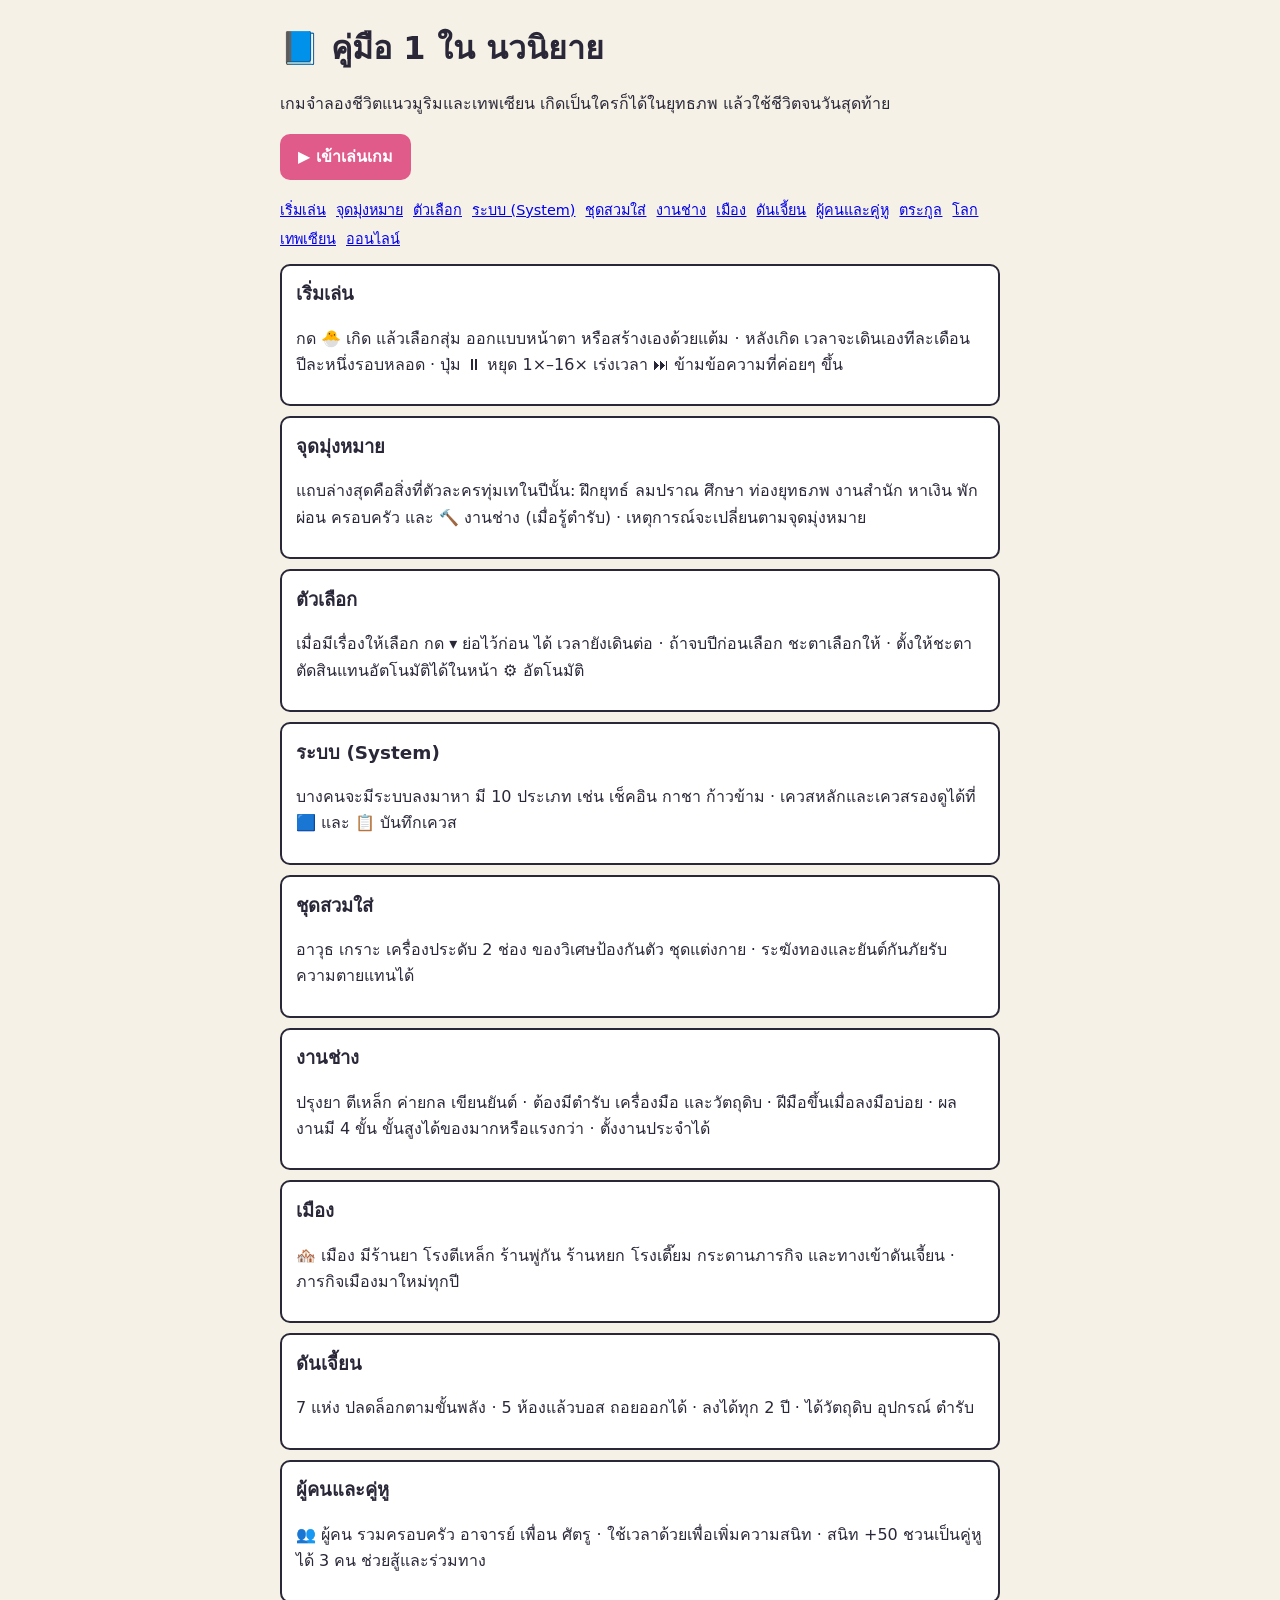
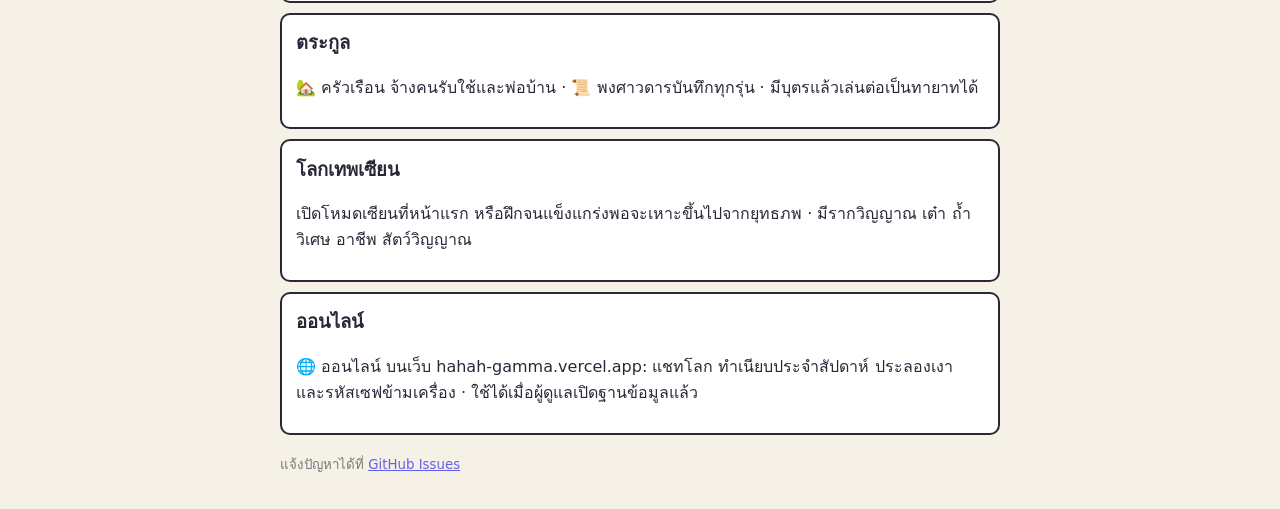
==== commit 0cbd117f: "Remove web-guide link from in-game guide; drop update log from wiki page Co-Authored-By: Claude Opus" ====
--- a/wiki.html
+++ b/wiki.html
@@ -1 +1 @@
-<!DOCTYPE html><html lang="th"><head><meta charset="utf-8"><meta name="viewport" content="width=device-width,initial-scale=1"><title>คู่มือ · 1 ใน นวนิยาย</title><style>body{font-family:system-ui,sans-serif;max-width:720px;margin:0 auto;padding:16px;background:#f6f1e6;color:#2a2838;line-height:1.65}h1{margin:.2em 0}a.play{display:inline-block;background:#e05a8a;color:#fff;padding:10px 18px;border-radius:10px;text-decoration:none;font-weight:bold}section{background:#fff;border:2px solid #2a2838;border-radius:10px;padding:10px 14px;margin:10px 0}h2{margin:.2em 0;font-size:1.15em}nav a{margin-right:10px;font-size:.9em;line-height:2}ul{padding-left:1.2em}small{opacity:.6}</style></head><body><h1>📘 คู่มือ 1 ใน นวนิยาย</h1><p>เกมจำลองชีวิตแนวมูริมและเทพเซียน เกิดเป็นใครก็ได้ในยุทธภพ แล้วใช้ชีวิตจนวันสุดท้าย</p><p><a class="play" href="/">▶ เข้าเล่นเกม</a></p><nav><a href="#g0">เริ่มเล่น</a><a href="#g1">จุดมุ่งหมาย</a><a href="#g2">ตัวเลือก</a><a href="#g3">ระบบ (System)</a><a href="#g4">ชุดสวมใส่</a><a href="#g5">งานช่าง</a><a href="#g6">เมือง</a><a href="#g7">ดันเจี้ยน</a><a href="#g8">ผู้คนและคู่หู</a><a href="#g9">ตระกูล</a><a href="#g10">โลกเทพเซียน</a><a href="#g11">ออนไลน์</a></nav><section id="g0"><h2>เริ่มเล่น</h2><p>กด 🐣 เกิด แล้วเลือกสุ่ม ออกแบบหน้าตา หรือสร้างเองด้วยแต้ม · หลังเกิด เวลาจะเดินเองทีละเดือน ปีละหนึ่งรอบหลอด · ปุ่ม ⏸ หยุด 1×–16× เร่งเวลา ⏭ ข้ามข้อความที่ค่อยๆ ขึ้น</p></section><section id="g1"><h2>จุดมุ่งหมาย</h2><p>แถบล่างสุดคือสิ่งที่ตัวละครทุ่มเทในปีนั้น: ฝึกยุทธ์ ลมปราณ ศึกษา ท่องยุทธภพ งานสำนัก หาเงิน พักผ่อน ครอบครัว และ 🔨 งานช่าง (เมื่อรู้ตำรับ) · เหตุการณ์จะเปลี่ยนตามจุดมุ่งหมาย</p></section><section id="g2"><h2>ตัวเลือก</h2><p>เมื่อมีเรื่องให้เลือก กด ▾ ย่อไว้ก่อน ได้ เวลายังเดินต่อ · ถ้าจบปีก่อนเลือก ชะตาเลือกให้ · ตั้งให้ชะตาตัดสินแทนอัตโนมัติได้ในหน้า ⚙️ อัตโนมัติ</p></section><section id="g3"><h2>ระบบ (System)</h2><p>บางคนจะมีระบบลงมาหา มี 10 ประเภท เช่น เช็คอิน กาชา ก้าวข้าม · เควสหลักและเควสรองดูได้ที่ 🟦 และ 📋 บันทึกเควส</p></section><section id="g4"><h2>ชุดสวมใส่</h2><p>อาวุธ เกราะ เครื่องประดับ 2 ช่อง ของวิเศษป้องกันตัว ชุดแต่งกาย · ระฆังทองและยันต์กันภัยรับความตายแทนได้</p></section><section id="g5"><h2>งานช่าง</h2><p>ปรุงยา ตีเหล็ก ค่ายกล เขียนยันต์ · ต้องมีตำรับ เครื่องมือ และวัตถุดิบ · ฝีมือขึ้นเมื่อลงมือบ่อย · ผลงานมี 4 ขั้น ขั้นสูงได้ของมากหรือแรงกว่า · ตั้งงานประจำได้</p></section><section id="g6"><h2>เมือง</h2><p>🏘️ เมือง มีร้านยา โรงตีเหล็ก ร้านพู่กัน ร้านหยก โรงเตี๊ยม กระดานภารกิจ และทางเข้าดันเจี้ยน · ภารกิจเมืองมาใหม่ทุกปี</p></section><section id="g7"><h2>ดันเจี้ยน</h2><p>7 แห่ง ปลดล็อกตามขั้นพลัง · 5 ห้องแล้วบอส ถอยออกได้ · ลงได้ทุก 2 ปี · ได้วัตถุดิบ อุปกรณ์ ตำรับ</p></section><section id="g8"><h2>ผู้คนและคู่หู</h2><p>👥 ผู้คน รวมครอบครัว อาจารย์ เพื่อน ศัตรู · ใช้เวลาด้วยเพื่อเพิ่มความสนิท · สนิท +50 ชวนเป็นคู่หูได้ 3 คน ช่วยสู้และร่วมทาง</p></section><section id="g9"><h2>ตระกูล</h2><p>🏡 ครัวเรือน จ้างคนรับใช้และพ่อบ้าน · 📜 พงศาวดารบันทึกทุกรุ่น · มีบุตรแล้วเล่นต่อเป็นทายาทได้</p></section><section id="g10"><h2>โลกเทพเซียน</h2><p>เปิดโหมดเซียนที่หน้าแรก หรือฝึกจนแข็งแกร่งพอจะเหาะขึ้นไปจากยุทธภพ · มีรากวิญญาณ เต๋า ถ้ำวิเศษ อาชีพ สัตว์วิญญาณ</p></section><section id="g11"><h2>ออนไลน์</h2><p>🌐 ออนไลน์ บนเว็บ hahah-gamma.vercel.app: แชทโลก ทำเนียบประจำสัปดาห์ ประลองเงา และรหัสเซฟข้ามเครื่อง · ใช้ได้เมื่อผู้ดูแลเปิดฐานข้อมูลแล้ว</p></section><h2>อัปเดตล่าสุด</h2><section><h2>v4.3 <small>7 พ.ย. 2026</small></h2><ul><li>🔨 งานช่าง 4 สาย: ปรุงยา ตีเหล็ก ค่ายกล เขียนยันต์ — 20 ตำรับ เครื่องมือ 4 ขั้นมีความทนทาน ฝีมือขึ้นตามการลงมือ ผลงาน 4 ขั้น ตั้งงานประจำได้ และจุดมุ่งหมายใหม่ 🔨 งานช่าง</li><li>👥 หน้าผู้คน: ครอบครัว อาจารย์ เพื่อน ศัตรู พร้อมตัวกรอง ★ คนโปรด ค่าความสนิท ใช้เวลาด้วยกัน และชวนเป็นคู่หูได้ 3 คน</li><li>🏘️ เมือง: ร้านยา โรงตีเหล็ก ร้านพู่กัน ร้านหยก โรงเตี๊ยม และกระดานภารกิจเมืองที่มาใหม่ทุกปี</li><li>🏡 ตระกูล: จ้างคนรับใช้และพ่อบ้าน · พงศาวดารทุกรุ่น</li><li>🏰 ดันเจี้ยน 7 แห่ง เดินทีละห้อง 5 ห้องแล้วบอส ถอยออกได้ ได้วัตถุดิบ อุปกรณ์ ตำรับ</li><li>⚙️ หน้าอัตโนมัติ: ดูแลผู้คน ซื้อยา ขายวัตถุดิบเกิน ลงดันเจี้ยนเอง</li><li>🌧️ เสียงบรรยากาศ ฝน ลม น้ำตก นก แมลง ตามฉากและอากาศ · ปรับความดังเพลง/เสียงประกอบ/บรรยากาศแยกกัน · ฉากมีฝนและหิมะตก</li><li>📘 คู่มือในเกมและหน้าเว็บ · 🐞 แจ้งบั๊กไปที่ GitHub · 💾 ย้ายเซฟข้ามเครื่องด้วยรหัส</li><li>🌐 ออนไลน์ (บนเว็บ Vercel): แชทโลก แชร์ชีวิต ทำเนียบประจำสัปดาห์ ประลองเงา ฝากเซฟด้วยรหัสสั้น — เปิดใช้เมื่อเชื่อมฐานข้อมูลแล้ว</li></ul></section><section><h2>v4.2 <small>7 พ.ย. 2026</small></h2><ul><li>📜 ตัวเลือกกด "▾ ย่อไว้ก่อน" ได้ — เวลายังเดินต่อ ถ้าจบปีก่อนจะให้ชะตาเลือกแทน · ตั้งให้ชะตาตัดสินอัตโนมัติ 5/10/20 วินาที · ตั้งให้ตัวเลือกขึ้นแบบย่อตลอดได้</li><li>🗓️ หลอดเวลาแบ่ง 12 เดือน · ฉากบอกเดือน ฤดู และสิ่งที่ตัวละครกำลังทำ · มีสรุปปีว่าทำอะไรและได้อะไรบ้าง</li><li>✍️ สร้างตัวละครเองด้วยแต้ม 15 แต้ม: เพศ ทรงผม สีผม สีผิว สีชุด ยุค ชาติกำเนิด กระดูก วิญญาณ การ์ดพรสวรรค์ (ด้านร้ายได้แต้มคืน) ปณิธาน และชื่อ · หรือออกแบบแค่หน้าตาแล้วสุ่มที่เหลือ</li><li>⚔️ ชุดสวมใส่: เครื่องประดับ 2 ช่อง ของวิเศษป้องกันตัว (บางชิ้นกันตายได้) และชุดแต่งกายที่เปลี่ยนสีชุดในฉาก · หาได้จากการท่องยุทธภพหรือซื้อที่ตลาด · สวมของดีกว่าให้อัตโนมัติ</li><li>📋 บันทึกเควส: รวมปณิธาน เควสระบบ ถุงมิติ แค้น โครงการ คู่แค้น ไว้ที่เดียว · ปักหมุดติดตามไว้เหนือบันทึกชีวิต · พักเควสระบบไว้ได้ (เวลาหยุด ไม่ล้มเหลว)</li></ul></section><section><h2>v4.1 <small>7 พ.ย. 2026</small></h2><ul><li>🎨 ฉากพิกเซลละเอียดขึ้น 3 เท่า ตัวละครวาดใหม่ทั้งหมด: หน้าตาชัด มีตา คิ้ว ปาก กะพริบตา · ผมยาวสำหรับหญิง มวยผมสำหรับชาย · ชุดฮั่นฝูคอไขว้ มีเงาและแสง · แขนเสื้อ มือ เข็มขัดมีชายห้อย</li><li>😊 สีหน้าเปลี่ยนตามชีวิต: มีความสุขยิ้มแก้มแดง · เศร้าคิ้วตก น้ำตาไหล · บาดเจ็บหนักมีแผล</li><li>🧓 วัยต่างกันชัดเจน: เด็กตัวเล็กผมจุก · คนแก่ผมขาว มีริ้วรอย เคราสำหรับผู้ชาย</li><li>🌀 อนิเมชันลื่นขึ้น ~30 เฟรมต่อวินาที: หายใจขึ้นลง แขนแกว่งตอนเดิน ชายเสื้อพลิ้วลม ผ้าคาดหัวโบก ออร่าเต้นเป็นจังหวะพร้อมประกายลอยขึ้น</li><li>🌦️ บรรยากาศ: กลีบดอกไม้ ใบไม้ หิมะเคลื่อนนุ่มนวล · ปีที่เศร้าภาพโทนฟ้าหม่น ปีที่มีความสุขโทนอุ่น · บาดเจ็บหนักขอบจอแดงกะพริบ · ลำแสงบนยอดเขา · ฝุ่นละอองในบ้าน · ขอบภาพมืดลงเล็กน้อยให้มีมิติ</li></ul></section><section><h2>v4.0 <small>7 พ.ย. 2026</small></h2><ul><li>😈 ศัตรูคู่แค้นตลอดชีวิต: ปะทะกันทุกไม่กี่ปี ฉายาเปลี่ยนตามความแค้น (ศัตรูวัยเยาว์ → มารร้ายแห่งยุค) เลือกสู้ เจรจา หรือหลบ จนถึงศึกตัดสินบนยอดเขา</li><li>🗺️ แผนที่ยุทธภพ/โลกเซียน: บ้านเกิด · เมืองหลวง · สำนัก · ดินแดนที่เคยไป · มิติลับ · ถ้ำ · กิจการ · ศัตรู (ในเมนู)</li><li>⚔️ ดวลด้วยวิชาจริง: วิชาที่เรียนมามี 4 สาย 💥 ทำลายล้าง · 🛡️ คุ้มกาย · ☠️ พิษ · 💚 ฟื้นฟู และใช้ยาสมานแผลหรือยันต์จากกระเป๋ากลางศึกได้</li><li>👻 เล่นต่อเป็นคนอื่น: ตอนจบชีวิต เลือกเล่นต่อเป็นคนที่เกิดพร้อมกันหรือศิษย์คนแรกได้</li><li>💾 เซฟได้ 3 ช่อง เล่นค้างหลายชีวิตพร้อมกัน</li><li>🎖️ ธีมพิเศษปลดล็อกจากความสำเร็จ: 🍃 หยกเขียว · 🩸 โลหิตมาร · ✨ ทองเซียน</li><li>🪔 เทศกาลตามวันจริง: ตรุษจีน · โคมไฟ · เชงเม้ง · เรือมังกร · ชีซี · ไหว้พระจันทร์ · โคมลอย · ตงจื้อ มีอีเวนต์และโคมลอยในฉาก</li><li>🔠 ปรับขนาดตัวอักษร เล็ก · กลาง · ใหญ่</li><li>❓ แนะนำการเล่นครั้งแรก ชี้ทีละปุ่ม เปิดดูซ้ำได้ในเมนู</li></ul></section><section><h2>v3.9 <small>7 พ.ย. 2026</small></h2><ul><li>⏭ ปุ่มข้ามข้อความ หรือแตะที่ฟีด — ข้อความที่เหลือของปีขึ้นทันที</li><li>📜 บันทึกชีวิตกลางเกม: ดูเหตุการณ์สำคัญย้อนหลังได้ทุกเมื่อ กรองดูเฉพาะ รัก · ศึก · พลัง · ระบบ · สำนัก</li><li>📳 มือถือสั่นเบาๆ ตอนเกิดเหตุการณ์ระดับตำนาน</li><li>📅 ชะตาประจำวัน: ทุกวันทุกคนได้ชาติกำเนิดเดียวกัน (แยกยุทธภพ/โลกเซียน) เก็บคะแนนดีที่สุดของวัน</li><li>🔥 โหมดท้าทาย: นรก (ห้ามสุ่มใหม่ โรคแรงขึ้น ศัตรูเก่งขึ้น) · ชีวิตสั้น 30 ปี · รากขยะ (พรสวรรค์ต่ำสุดเสมอ)</li><li>🖼️ อัลบั้มความทรงจำ: เก็บภาพฉากพิกเซลเองตอน แต่งงาน · ทะลวงขั้น · เหตุการณ์ระดับตำนาน ดูได้ในบันทึกชีวิตและหน้าสรุป</li><li>🖼️ การ์ดชีวิตเป็นรูป: ภาพตัวละคร ฉายา ระดับ อายุ บันทึกหรือส่งต่อได้</li><li>🪦 สุสานบรรพชน: รวมทุกชีวิตพร้อมคำไว้อาลัย และต้นไม้ตระกูลเมื่อสืบทอดเป็นลูกหลาน</li><li>📚 สารานุกรม: ระดับพลัง 3 โลก · สำนัก · ตระกูล · ระบบ · โลกเดิม · ไอเท็ม · โรค · ดินแดน · อาชีพ ปลดล็อกเมื่อเจอครั้งแรก</li><li>📊 สถิติรวม: อายุเฉลี่ย · สาเหตุการตาย · ระดับพลัง · ระบบที่เคยได้ · โลกที่เกิด</li><li>🏅 ความสำเร็จใหม่ 4 อย่าง</li></ul></section><p><small>แจ้งปัญหาได้ที่ <a href="https://github.com/Kolodw/Martial-Arts-/issues">GitHub Issues</a></small></p></body></html>+<!DOCTYPE html><html lang="th"><head><meta charset="utf-8"><meta name="viewport" content="width=device-width,initial-scale=1"><title>คู่มือ · 1 ใน นวนิยาย</title><style>body{font-family:system-ui,sans-serif;max-width:720px;margin:0 auto;padding:16px;background:#f6f1e6;color:#2a2838;line-height:1.65}h1{margin:.2em 0}a.play{display:inline-block;background:#e05a8a;color:#fff;padding:10px 18px;border-radius:10px;text-decoration:none;font-weight:bold}section{background:#fff;border:2px solid #2a2838;border-radius:10px;padding:10px 14px;margin:10px 0}h2{margin:.2em 0;font-size:1.15em}nav a{margin-right:10px;font-size:.9em;line-height:2}ul{padding-left:1.2em}small{opacity:.6}</style></head><body><h1>📘 คู่มือ 1 ใน นวนิยาย</h1><p>เกมจำลองชีวิตแนวมูริมและเทพเซียน เกิดเป็นใครก็ได้ในยุทธภพ แล้วใช้ชีวิตจนวันสุดท้าย</p><p><a class="play" href="/">▶ เข้าเล่นเกม</a></p><nav><a href="#g0">เริ่มเล่น</a><a href="#g1">จุดมุ่งหมาย</a><a href="#g2">ตัวเลือก</a><a href="#g3">ระบบ (System)</a><a href="#g4">ชุดสวมใส่</a><a href="#g5">งานช่าง</a><a href="#g6">เมือง</a><a href="#g7">ดันเจี้ยน</a><a href="#g8">ผู้คนและคู่หู</a><a href="#g9">ตระกูล</a><a href="#g10">โลกเทพเซียน</a><a href="#g11">ออนไลน์</a></nav><section id="g0"><h2>เริ่มเล่น</h2><p>กด 🐣 เกิด แล้วเลือกสุ่ม ออกแบบหน้าตา หรือสร้างเองด้วยแต้ม · หลังเกิด เวลาจะเดินเองทีละเดือน ปีละหนึ่งรอบหลอด · ปุ่ม ⏸ หยุด 1×–16× เร่งเวลา ⏭ ข้ามข้อความที่ค่อยๆ ขึ้น</p></section><section id="g1"><h2>จุดมุ่งหมาย</h2><p>แถบล่างสุดคือสิ่งที่ตัวละครทุ่มเทในปีนั้น: ฝึกยุทธ์ ลมปราณ ศึกษา ท่องยุทธภพ งานสำนัก หาเงิน พักผ่อน ครอบครัว และ 🔨 งานช่าง (เมื่อรู้ตำรับ) · เหตุการณ์จะเปลี่ยนตามจุดมุ่งหมาย</p></section><section id="g2"><h2>ตัวเลือก</h2><p>เมื่อมีเรื่องให้เลือก กด ▾ ย่อไว้ก่อน ได้ เวลายังเดินต่อ · ถ้าจบปีก่อนเลือก ชะตาเลือกให้ · ตั้งให้ชะตาตัดสินแทนอัตโนมัติได้ในหน้า ⚙️ อัตโนมัติ</p></section><section id="g3"><h2>ระบบ (System)</h2><p>บางคนจะมีระบบลงมาหา มี 10 ประเภท เช่น เช็คอิน กาชา ก้าวข้าม · เควสหลักและเควสรองดูได้ที่ 🟦 และ 📋 บันทึกเควส</p></section><section id="g4"><h2>ชุดสวมใส่</h2><p>อาวุธ เกราะ เครื่องประดับ 2 ช่อง ของวิเศษป้องกันตัว ชุดแต่งกาย · ระฆังทองและยันต์กันภัยรับความตายแทนได้</p></section><section id="g5"><h2>งานช่าง</h2><p>ปรุงยา ตีเหล็ก ค่ายกล เขียนยันต์ · ต้องมีตำรับ เครื่องมือ และวัตถุดิบ · ฝีมือขึ้นเมื่อลงมือบ่อย · ผลงานมี 4 ขั้น ขั้นสูงได้ของมากหรือแรงกว่า · ตั้งงานประจำได้</p></section><section id="g6"><h2>เมือง</h2><p>🏘️ เมือง มีร้านยา โรงตีเหล็ก ร้านพู่กัน ร้านหยก โรงเตี๊ยม กระดานภารกิจ และทางเข้าดันเจี้ยน · ภารกิจเมืองมาใหม่ทุกปี</p></section><section id="g7"><h2>ดันเจี้ยน</h2><p>7 แห่ง ปลดล็อกตามขั้นพลัง · 5 ห้องแล้วบอส ถอยออกได้ · ลงได้ทุก 2 ปี · ได้วัตถุดิบ อุปกรณ์ ตำรับ</p></section><section id="g8"><h2>ผู้คนและคู่หู</h2><p>👥 ผู้คน รวมครอบครัว อาจารย์ เพื่อน ศัตรู · ใช้เวลาด้วยเพื่อเพิ่มความสนิท · สนิท +50 ชวนเป็นคู่หูได้ 3 คน ช่วยสู้และร่วมทาง</p></section><section id="g9"><h2>ตระกูล</h2><p>🏡 ครัวเรือน จ้างคนรับใช้และพ่อบ้าน · 📜 พงศาวดารบันทึกทุกรุ่น · มีบุตรแล้วเล่นต่อเป็นทายาทได้</p></section><section id="g10"><h2>โลกเทพเซียน</h2><p>เปิดโหมดเซียนที่หน้าแรก หรือฝึกจนแข็งแกร่งพอจะเหาะขึ้นไปจากยุทธภพ · มีรากวิญญาณ เต๋า ถ้ำวิเศษ อาชีพ สัตว์วิญญาณ</p></section><section id="g11"><h2>ออนไลน์</h2><p>🌐 ออนไลน์ บนเว็บ hahah-gamma.vercel.app: แชทโลก ทำเนียบประจำสัปดาห์ ประลองเงา และรหัสเซฟข้ามเครื่อง · ใช้ได้เมื่อผู้ดูแลเปิดฐานข้อมูลแล้ว</p></section><p><small>แจ้งปัญหาได้ที่ <a href="https://github.com/Kolodw/Martial-Arts-/issues">GitHub Issues</a></small></p></body></html>
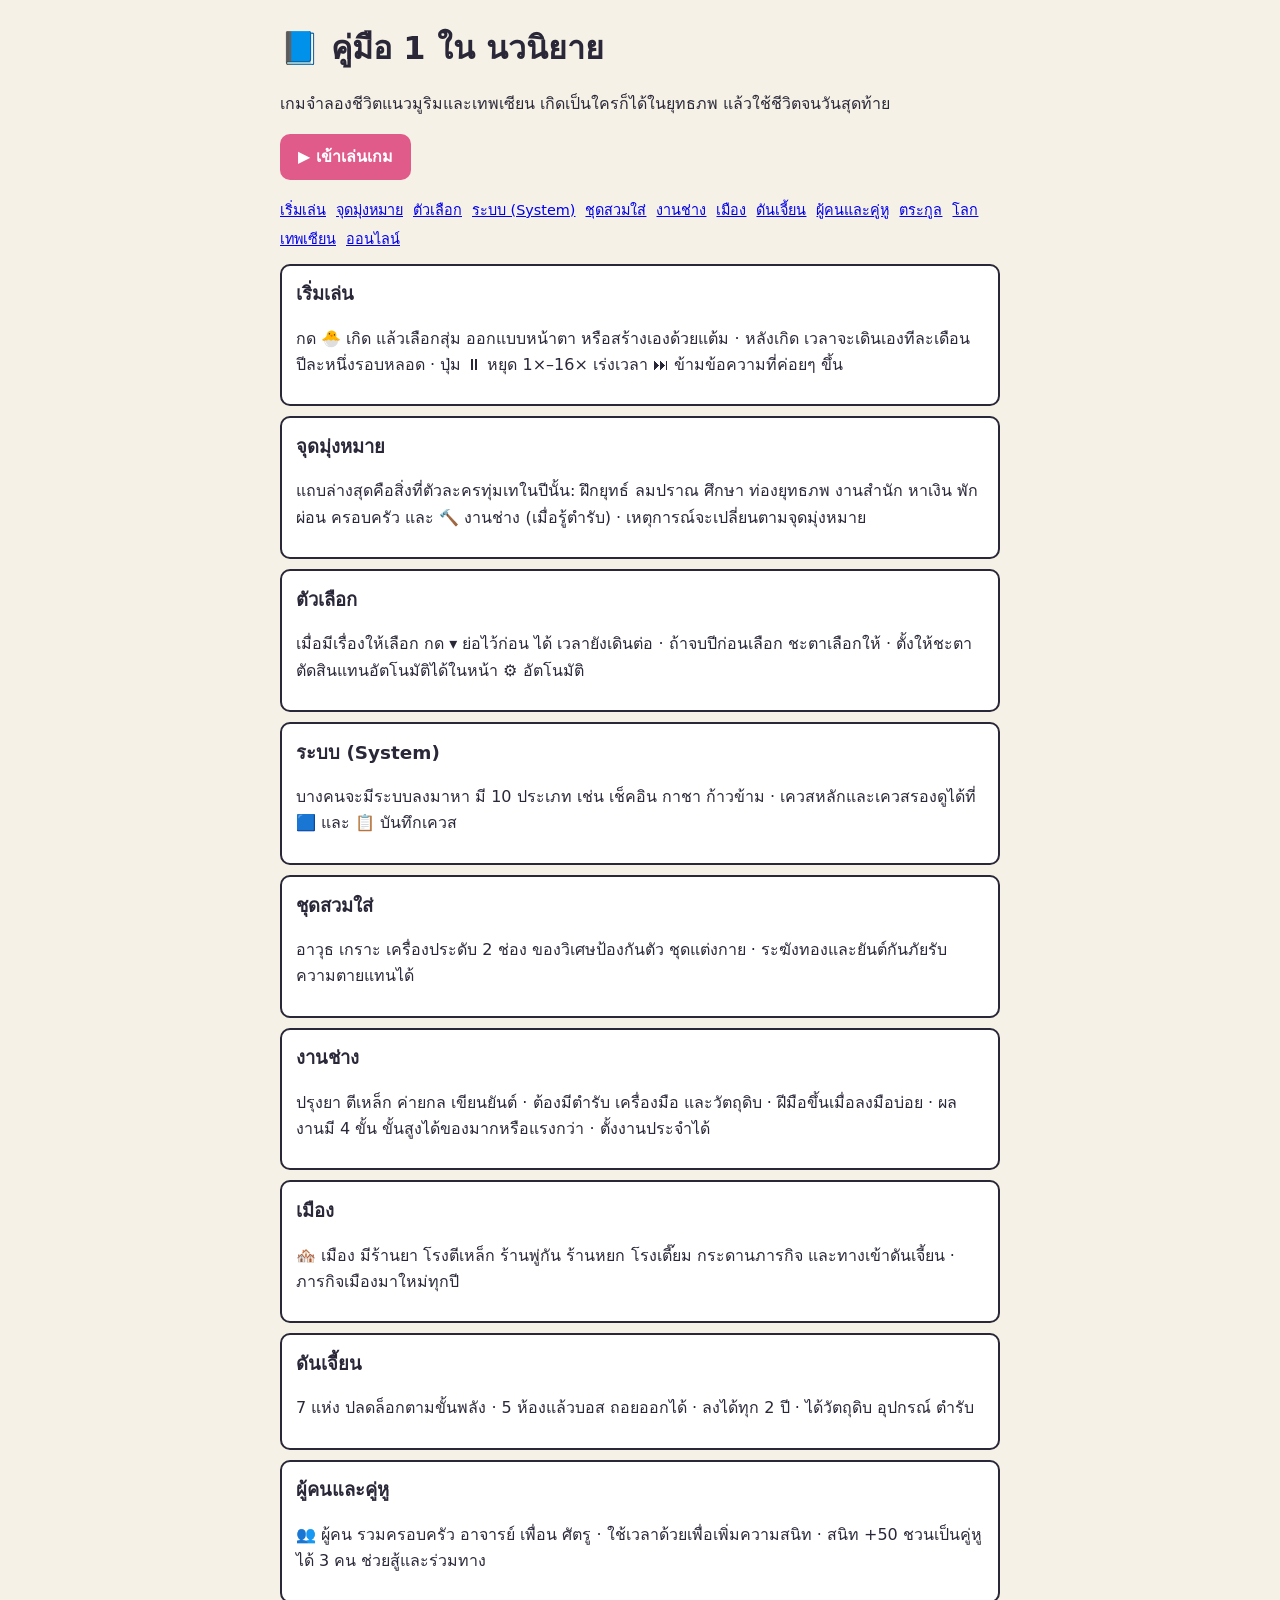
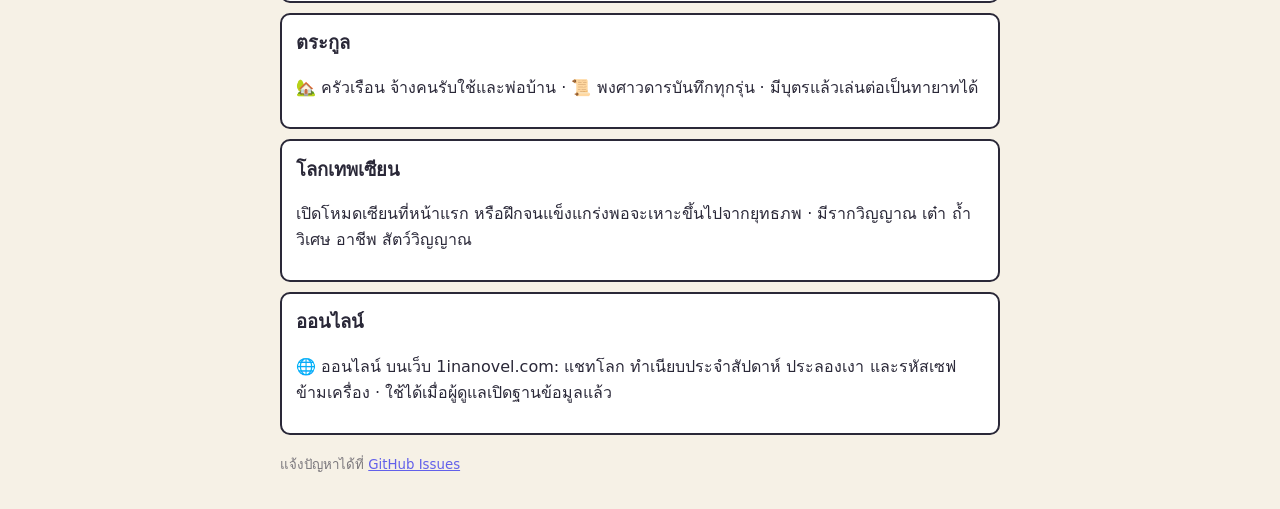
==== commit 7e1e30b3: "online: support custom domain 1inanovel.com (same-origin API), replace old hahah-gamma links Co-Auth" ====
--- a/wiki.html
+++ b/wiki.html
@@ -1 +1 @@
-<!DOCTYPE html><html lang="th"><head><meta charset="utf-8"><meta name="viewport" content="width=device-width,initial-scale=1"><title>คู่มือ · 1 ใน นวนิยาย</title><style>body{font-family:system-ui,sans-serif;max-width:720px;margin:0 auto;padding:16px;background:#f6f1e6;color:#2a2838;line-height:1.65}h1{margin:.2em 0}a.play{display:inline-block;background:#e05a8a;color:#fff;padding:10px 18px;border-radius:10px;text-decoration:none;font-weight:bold}section{background:#fff;border:2px solid #2a2838;border-radius:10px;padding:10px 14px;margin:10px 0}h2{margin:.2em 0;font-size:1.15em}nav a{margin-right:10px;font-size:.9em;line-height:2}ul{padding-left:1.2em}small{opacity:.6}</style></head><body><h1>📘 คู่มือ 1 ใน นวนิยาย</h1><p>เกมจำลองชีวิตแนวมูริมและเทพเซียน เกิดเป็นใครก็ได้ในยุทธภพ แล้วใช้ชีวิตจนวันสุดท้าย</p><p><a class="play" href="/">▶ เข้าเล่นเกม</a></p><nav><a href="#g0">เริ่มเล่น</a><a href="#g1">จุดมุ่งหมาย</a><a href="#g2">ตัวเลือก</a><a href="#g3">ระบบ (System)</a><a href="#g4">ชุดสวมใส่</a><a href="#g5">งานช่าง</a><a href="#g6">เมือง</a><a href="#g7">ดันเจี้ยน</a><a href="#g8">ผู้คนและคู่หู</a><a href="#g9">ตระกูล</a><a href="#g10">โลกเทพเซียน</a><a href="#g11">ออนไลน์</a></nav><section id="g0"><h2>เริ่มเล่น</h2><p>กด 🐣 เกิด แล้วเลือกสุ่ม ออกแบบหน้าตา หรือสร้างเองด้วยแต้ม · หลังเกิด เวลาจะเดินเองทีละเดือน ปีละหนึ่งรอบหลอด · ปุ่ม ⏸ หยุด 1×–16× เร่งเวลา ⏭ ข้ามข้อความที่ค่อยๆ ขึ้น</p></section><section id="g1"><h2>จุดมุ่งหมาย</h2><p>แถบล่างสุดคือสิ่งที่ตัวละครทุ่มเทในปีนั้น: ฝึกยุทธ์ ลมปราณ ศึกษา ท่องยุทธภพ งานสำนัก หาเงิน พักผ่อน ครอบครัว และ 🔨 งานช่าง (เมื่อรู้ตำรับ) · เหตุการณ์จะเปลี่ยนตามจุดมุ่งหมาย</p></section><section id="g2"><h2>ตัวเลือก</h2><p>เมื่อมีเรื่องให้เลือก กด ▾ ย่อไว้ก่อน ได้ เวลายังเดินต่อ · ถ้าจบปีก่อนเลือก ชะตาเลือกให้ · ตั้งให้ชะตาตัดสินแทนอัตโนมัติได้ในหน้า ⚙️ อัตโนมัติ</p></section><section id="g3"><h2>ระบบ (System)</h2><p>บางคนจะมีระบบลงมาหา มี 10 ประเภท เช่น เช็คอิน กาชา ก้าวข้าม · เควสหลักและเควสรองดูได้ที่ 🟦 และ 📋 บันทึกเควส</p></section><section id="g4"><h2>ชุดสวมใส่</h2><p>อาวุธ เกราะ เครื่องประดับ 2 ช่อง ของวิเศษป้องกันตัว ชุดแต่งกาย · ระฆังทองและยันต์กันภัยรับความตายแทนได้</p></section><section id="g5"><h2>งานช่าง</h2><p>ปรุงยา ตีเหล็ก ค่ายกล เขียนยันต์ · ต้องมีตำรับ เครื่องมือ และวัตถุดิบ · ฝีมือขึ้นเมื่อลงมือบ่อย · ผลงานมี 4 ขั้น ขั้นสูงได้ของมากหรือแรงกว่า · ตั้งงานประจำได้</p></section><section id="g6"><h2>เมือง</h2><p>🏘️ เมือง มีร้านยา โรงตีเหล็ก ร้านพู่กัน ร้านหยก โรงเตี๊ยม กระดานภารกิจ และทางเข้าดันเจี้ยน · ภารกิจเมืองมาใหม่ทุกปี</p></section><section id="g7"><h2>ดันเจี้ยน</h2><p>7 แห่ง ปลดล็อกตามขั้นพลัง · 5 ห้องแล้วบอส ถอยออกได้ · ลงได้ทุก 2 ปี · ได้วัตถุดิบ อุปกรณ์ ตำรับ</p></section><section id="g8"><h2>ผู้คนและคู่หู</h2><p>👥 ผู้คน รวมครอบครัว อาจารย์ เพื่อน ศัตรู · ใช้เวลาด้วยเพื่อเพิ่มความสนิท · สนิท +50 ชวนเป็นคู่หูได้ 3 คน ช่วยสู้และร่วมทาง</p></section><section id="g9"><h2>ตระกูล</h2><p>🏡 ครัวเรือน จ้างคนรับใช้และพ่อบ้าน · 📜 พงศาวดารบันทึกทุกรุ่น · มีบุตรแล้วเล่นต่อเป็นทายาทได้</p></section><section id="g10"><h2>โลกเทพเซียน</h2><p>เปิดโหมดเซียนที่หน้าแรก หรือฝึกจนแข็งแกร่งพอจะเหาะขึ้นไปจากยุทธภพ · มีรากวิญญาณ เต๋า ถ้ำวิเศษ อาชีพ สัตว์วิญญาณ</p></section><section id="g11"><h2>ออนไลน์</h2><p>🌐 ออนไลน์ บนเว็บ hahah-gamma.vercel.app: แชทโลก ทำเนียบประจำสัปดาห์ ประลองเงา และรหัสเซฟข้ามเครื่อง · ใช้ได้เมื่อผู้ดูแลเปิดฐานข้อมูลแล้ว</p></section><p><small>แจ้งปัญหาได้ที่ <a href="https://github.com/Kolodw/Martial-Arts-/issues">GitHub Issues</a></small></p></body></html>+<!DOCTYPE html><html lang="th"><head><meta charset="utf-8"><meta name="viewport" content="width=device-width,initial-scale=1"><title>คู่มือ · 1 ใน นวนิยาย</title><style>body{font-family:system-ui,sans-serif;max-width:720px;margin:0 auto;padding:16px;background:#f6f1e6;color:#2a2838;line-height:1.65}h1{margin:.2em 0}a.play{display:inline-block;background:#e05a8a;color:#fff;padding:10px 18px;border-radius:10px;text-decoration:none;font-weight:bold}section{background:#fff;border:2px solid #2a2838;border-radius:10px;padding:10px 14px;margin:10px 0}h2{margin:.2em 0;font-size:1.15em}nav a{margin-right:10px;font-size:.9em;line-height:2}ul{padding-left:1.2em}small{opacity:.6}</style></head><body><h1>📘 คู่มือ 1 ใน นวนิยาย</h1><p>เกมจำลองชีวิตแนวมูริมและเทพเซียน เกิดเป็นใครก็ได้ในยุทธภพ แล้วใช้ชีวิตจนวันสุดท้าย</p><p><a class="play" href="/">▶ เข้าเล่นเกม</a></p><nav><a href="#g0">เริ่มเล่น</a><a href="#g1">จุดมุ่งหมาย</a><a href="#g2">ตัวเลือก</a><a href="#g3">ระบบ (System)</a><a href="#g4">ชุดสวมใส่</a><a href="#g5">งานช่าง</a><a href="#g6">เมือง</a><a href="#g7">ดันเจี้ยน</a><a href="#g8">ผู้คนและคู่หู</a><a href="#g9">ตระกูล</a><a href="#g10">โลกเทพเซียน</a><a href="#g11">ออนไลน์</a></nav><section id="g0"><h2>เริ่มเล่น</h2><p>กด 🐣 เกิด แล้วเลือกสุ่ม ออกแบบหน้าตา หรือสร้างเองด้วยแต้ม · หลังเกิด เวลาจะเดินเองทีละเดือน ปีละหนึ่งรอบหลอด · ปุ่ม ⏸ หยุด 1×–16× เร่งเวลา ⏭ ข้ามข้อความที่ค่อยๆ ขึ้น</p></section><section id="g1"><h2>จุดมุ่งหมาย</h2><p>แถบล่างสุดคือสิ่งที่ตัวละครทุ่มเทในปีนั้น: ฝึกยุทธ์ ลมปราณ ศึกษา ท่องยุทธภพ งานสำนัก หาเงิน พักผ่อน ครอบครัว และ 🔨 งานช่าง (เมื่อรู้ตำรับ) · เหตุการณ์จะเปลี่ยนตามจุดมุ่งหมาย</p></section><section id="g2"><h2>ตัวเลือก</h2><p>เมื่อมีเรื่องให้เลือก กด ▾ ย่อไว้ก่อน ได้ เวลายังเดินต่อ · ถ้าจบปีก่อนเลือก ชะตาเลือกให้ · ตั้งให้ชะตาตัดสินแทนอัตโนมัติได้ในหน้า ⚙️ อัตโนมัติ</p></section><section id="g3"><h2>ระบบ (System)</h2><p>บางคนจะมีระบบลงมาหา มี 10 ประเภท เช่น เช็คอิน กาชา ก้าวข้าม · เควสหลักและเควสรองดูได้ที่ 🟦 และ 📋 บันทึกเควส</p></section><section id="g4"><h2>ชุดสวมใส่</h2><p>อาวุธ เกราะ เครื่องประดับ 2 ช่อง ของวิเศษป้องกันตัว ชุดแต่งกาย · ระฆังทองและยันต์กันภัยรับความตายแทนได้</p></section><section id="g5"><h2>งานช่าง</h2><p>ปรุงยา ตีเหล็ก ค่ายกล เขียนยันต์ · ต้องมีตำรับ เครื่องมือ และวัตถุดิบ · ฝีมือขึ้นเมื่อลงมือบ่อย · ผลงานมี 4 ขั้น ขั้นสูงได้ของมากหรือแรงกว่า · ตั้งงานประจำได้</p></section><section id="g6"><h2>เมือง</h2><p>🏘️ เมือง มีร้านยา โรงตีเหล็ก ร้านพู่กัน ร้านหยก โรงเตี๊ยม กระดานภารกิจ และทางเข้าดันเจี้ยน · ภารกิจเมืองมาใหม่ทุกปี</p></section><section id="g7"><h2>ดันเจี้ยน</h2><p>7 แห่ง ปลดล็อกตามขั้นพลัง · 5 ห้องแล้วบอส ถอยออกได้ · ลงได้ทุก 2 ปี · ได้วัตถุดิบ อุปกรณ์ ตำรับ</p></section><section id="g8"><h2>ผู้คนและคู่หู</h2><p>👥 ผู้คน รวมครอบครัว อาจารย์ เพื่อน ศัตรู · ใช้เวลาด้วยเพื่อเพิ่มความสนิท · สนิท +50 ชวนเป็นคู่หูได้ 3 คน ช่วยสู้และร่วมทาง</p></section><section id="g9"><h2>ตระกูล</h2><p>🏡 ครัวเรือน จ้างคนรับใช้และพ่อบ้าน · 📜 พงศาวดารบันทึกทุกรุ่น · มีบุตรแล้วเล่นต่อเป็นทายาทได้</p></section><section id="g10"><h2>โลกเทพเซียน</h2><p>เปิดโหมดเซียนที่หน้าแรก หรือฝึกจนแข็งแกร่งพอจะเหาะขึ้นไปจากยุทธภพ · มีรากวิญญาณ เต๋า ถ้ำวิเศษ อาชีพ สัตว์วิญญาณ</p></section><section id="g11"><h2>ออนไลน์</h2><p>🌐 ออนไลน์ บนเว็บ 1inanovel.com: แชทโลก ทำเนียบประจำสัปดาห์ ประลองเงา และรหัสเซฟข้ามเครื่อง · ใช้ได้เมื่อผู้ดูแลเปิดฐานข้อมูลแล้ว</p></section><p><small>แจ้งปัญหาได้ที่ <a href="https://github.com/Kolodw/Martial-Arts-/issues">GitHub Issues</a></small></p></body></html>
